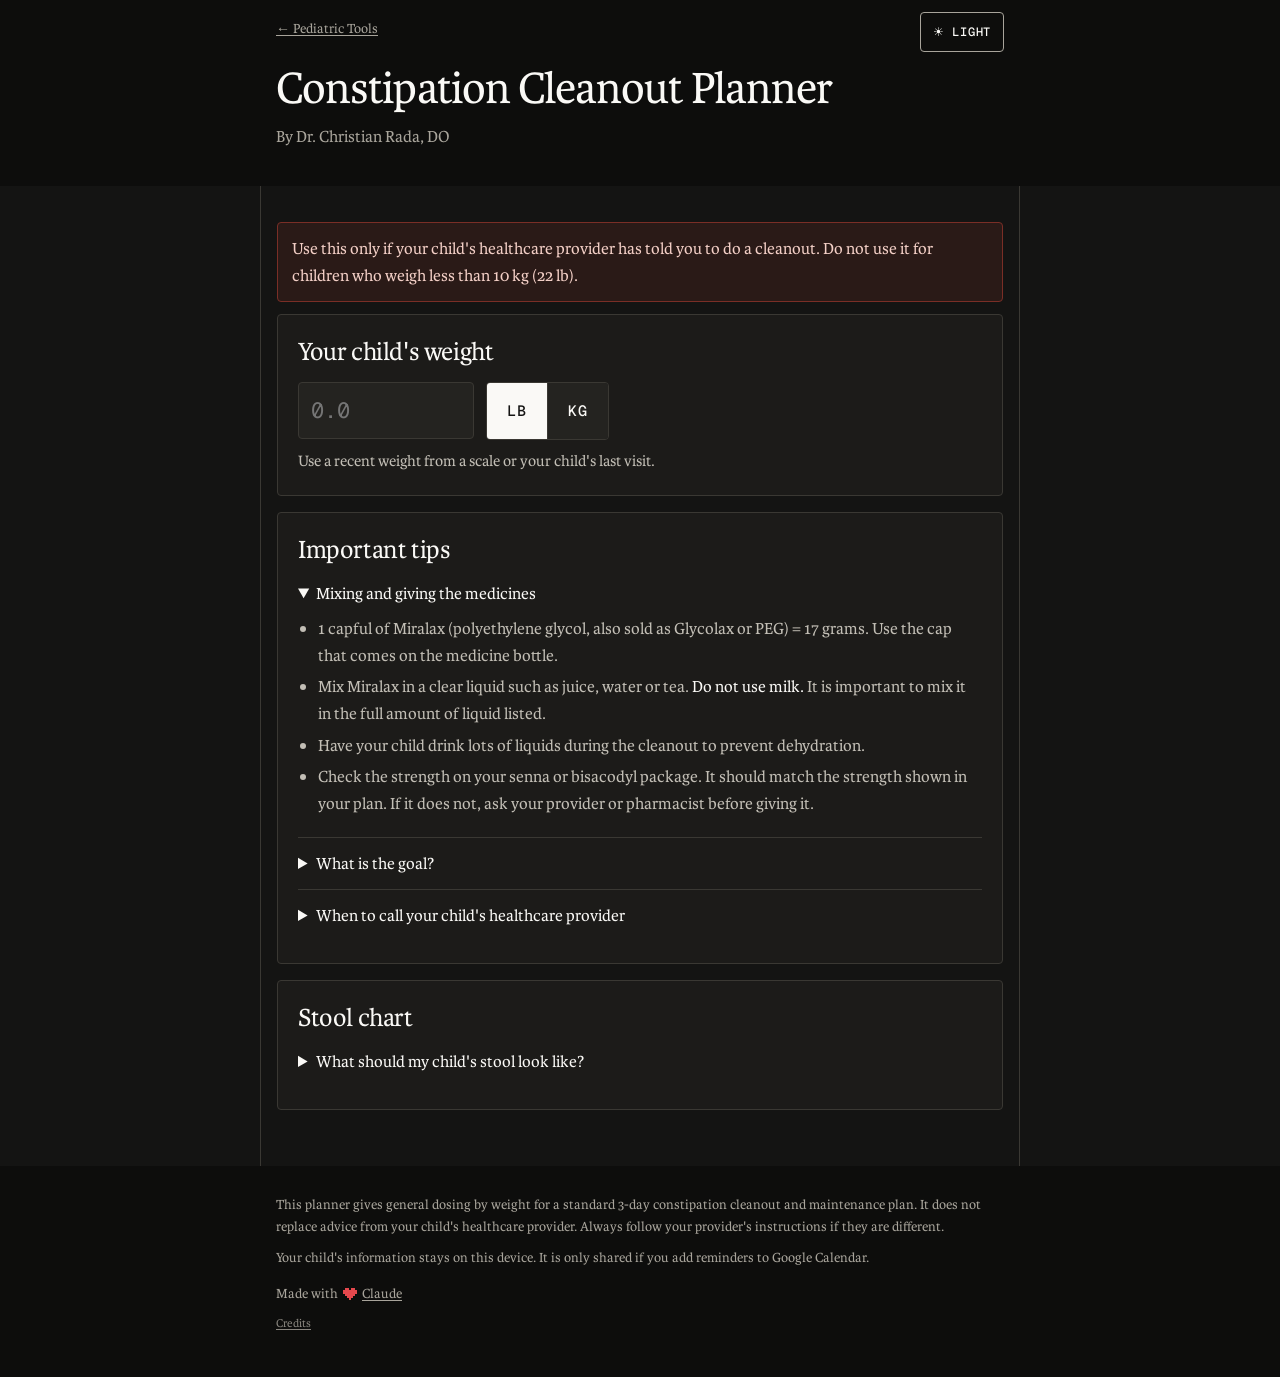
==== cleanout-planner/index.html @ efcfe317 "Pediatric Tools website: hub (peds-tools/) and planner (cleanout-planner/) in one repo Every address" ====
<!doctype html>
<html lang="en">
<head>
<meta charset="utf-8">
<meta name="viewport" content="width=device-width, initial-scale=1">
<title>Cleanout Planner</title>
<meta name="description" content="A 3-day constipation cleanout and daily maintenance plan, dosed by your child's weight.">
<!-- link previews in texts and chats -->
<meta property="og:type" content="website">
<meta property="og:title" content="Constipation Cleanout Planner">
<meta property="og:description" content="By Dr. Christian Rada, DO. Your child's 3-day cleanout and daily Miralax plan, dosed by weight, with dose reminders.">
<meta property="og:url" content="https://hyponatremia-peds.github.io/cleanout-planner/">
<meta property="og:image" content="https://hyponatremia-peds.github.io/cleanout-planner/og-image.png">
<meta property="og:image:width" content="512">
<meta property="og:image:height" content="512">
<meta property="og:image:alt" content="A small snake wound around a staff (Rod of Asclepius)">
<meta name="twitter:card" content="summary">
<!-- browser bar color on phones (updated by the light/dark switch) -->
<meta name="theme-color" content="#0D0D0C">
<!-- tab icon and home-screen icon: a caduceus -->
<link rel="icon" href="favicon.svg" type="image/svg+xml">
<link rel="apple-touch-icon" href="apple-touch-icon.png">
<script>
  // Dark mode by default; a saved choice from the switch wins. Applied before the page draws, so it doesn't flash.
  (function () {
    let t = null;
    try { t = localStorage.getItem("cleanout-planner-theme"); } catch (e) {}
    document.documentElement.dataset.theme = (t === "light" || t === "dark") ? t : "dark";
  })();
</script>
<!-- cursor-following pet, shared with the Pediatric Tools hub (only appears if chosen there) -->
<script src="https://hyponatremia-peds.github.io/peds-tools/pets.js?v=5" defer></script>
<link rel="preconnect" href="https://fonts.googleapis.com">
<link rel="preconnect" href="https://fonts.gstatic.com" crossorigin>
<link href="https://fonts.googleapis.com/css2?family=EB+Garamond:wght@500;600&family=Geist+Mono:wght@400;500&family=Inter:wght@400;500;600;700&display=swap" rel="stylesheet">
<!-- Karmina, shared with the hub (same site): https://hyponatremia-peds.github.io/peds-tools/fonts/ -->
<link href="/peds-tools/fonts/karmina.css?v=2" rel="stylesheet">
<style>
  :root {
    --page: #F4F4F5;
    --panel: #FFFFFF;
    --soft: #FAFAFA;
    --brand: #232323;
    --brand-text: #FFFFFF;
    --band: #232323;
    --band-text: #FFFFFF;
    --band-muted: #A1A1AA;
    --heading: #18181B;
    --body: #52525B;
    --border: #E4E4E7;
    --subtle: #F2F2F2;
    --ok: #15803D;
    --warn-bg: #FEF2F2;
    --warn-border: #FCA5A5;
    --warn-text: #7F1D1D;
    --stop-bg: #FEF2F2;
    --stop-border: #E40014;   /* spec: danger */
    --stop-text: #C10007;     /* spec: danger-strong */
    --focus: #161616;         /* spec: brand-medium focus ring */
    --radius: 4px;
    --serif: "Karmina", Georgia, serif;
    --sans: "Karmina", Georgia, serif;
    --mono: "Geist Mono", ui-monospace, SFMono-Regular, Menlo, Consolas, monospace;
  }
  /* Dark mode based on the "Claude" design: near-black slate (#141413) as the page,
     warm ivory (#FAF9F6) as ink, warm grays, and its semantic red/green used only for meaning. */
  @media (prefers-color-scheme: dark) {
    :root:not([data-theme="light"]) {
      --page: #141413;
      --panel: #1C1B19;
      --soft: #242320;
      --brand: #FAF9F6;
      --brand-text: #141413;
      --band: #0D0D0C;
      --band-text: #FAF9F6;
      --band-muted: #A8A49B;
      --heading: #FAF9F6;
      --body: #C2BEB5;
      --border: #3A3833;
      --subtle: #2C2B27;
      --ok: #16A34A;
      --warn-bg: #2A1A17;
      --warn-border: #7A2E26;
      --warn-text: #F3CFC6;
      --stop-bg: #2C1513;
      --stop-border: #DC2626;
      --stop-text: #FBD3CC;
      --focus: #FAF9F6;
    }
  }
  :root[data-theme="dark"] {
    --page: #141413;
    --panel: #1C1B19;
    --soft: #242320;
    --brand: #FAF9F6;
    --brand-text: #141413;
    --band: #0D0D0C;
    --band-text: #FAF9F6;
    --band-muted: #A8A49B;
    --heading: #FAF9F6;
    --body: #C2BEB5;
    --border: #3A3833;
    --subtle: #2C2B27;
    --ok: #16A34A;
    --warn-bg: #2A1A17;
    --warn-border: #7A2E26;
    --warn-text: #F3CFC6;
    --stop-bg: #2C1513;
    --stop-border: #DC2626;
    --stop-text: #FBD3CC;
    --focus: #FAF9F6;
  }
  * { box-sizing: border-box; }
  html { -webkit-text-size-adjust: 100%; }
  body {
    margin: 0;
    background: var(--page);
    color: var(--body);
    font: 17px/1.6 var(--sans);
  }
  strong, b { color: var(--heading); font-weight: 600; }

  /* ---------- bands ---------- */
  .band { background: var(--band); color: var(--band-text); }
  .band-inner { max-width: 760px; margin: 0 auto; padding: 40px 16px 36px; }
  .band h1 {
    font-family: var(--serif); font-weight: 500; letter-spacing: -0.02em;
    font-size: clamp(2rem, 7vw, 2.9rem); line-height: 1.05; margin: 0 0 10px; color: var(--band-text);
  }
  .band .by { margin: 0; color: var(--band-muted); }
  footer.band .band-inner { padding: 28px 16px 36px; font-size: 14px; }
  footer.band p { margin: 0 0 8px; color: var(--band-muted); }
  footer.band a { color: inherit; text-underline-offset: 2px; }
  footer.band .credit { margin-top: 14px; }
  footer.band .sprite-credit { font-size: 12px; opacity: .8; }
  .pixel-heart { vertical-align: -2px; margin: 0 2px; image-rendering: pixelated; }

  /* ---------- framed column ---------- */
  .wrap {
    max-width: 760px; margin: 0 auto; padding: 24px 16px 40px;
    border-left: 1px solid var(--border); border-right: 1px solid var(--border);
  }
  h2 {
    font-family: var(--serif); font-weight: 500; letter-spacing: -0.015em;
    font-size: 1.65rem; line-height: 1.15; color: var(--heading); margin: 0 0 14px;
  }
  h3 {
    font-family: var(--mono); font-size: 12px; font-weight: 500; letter-spacing: .08em;
    text-transform: uppercase; color: var(--body); margin: 22px 0 10px;
  }
  .card {
    background: var(--panel); border: 1px solid var(--border); border-radius: var(--radius);
    padding: 22px 20px; margin-bottom: 16px;
  }
  label { font-weight: 600; color: var(--heading); display: block; margin-bottom: 6px; font-size: 15px; }
  .hint { color: var(--body); font-size: 16px; margin: 8px 0 0; }

  /* ---------- controls ---------- */
  input[type=number], input[type=date], input[type=time], select {
    font: inherit; font-size: 16px; color: var(--heading); background: var(--soft);
    border: 1px solid var(--border); border-radius: var(--radius); padding: 10px 12px; min-height: 50px;
  }
  input:focus-visible, select:focus-visible, .btn:focus-visible, summary:focus-visible {
    outline: 2px solid var(--focus); outline-offset: 2px; border-color: var(--focus);
  }
  input[type=number] { width: 8em; font-family: var(--mono); font-size: 22px; min-height: 56px; }
  .row { display: flex; flex-wrap: wrap; gap: 12px; align-items: center; }
  .seg { display: inline-flex; border: 1px solid var(--border); border-radius: var(--radius); overflow: hidden; }
  .seg input { position: absolute; opacity: 0; pointer-events: none; }
  .seg label {
    margin: 0; padding: 10px 20px; cursor: pointer; background: var(--soft); min-height: 56px;
    display: flex; align-items: center; font-family: var(--mono); font-weight: 500; text-transform: uppercase; letter-spacing: .06em;
  }
  .seg label + input + label { border-left: 1px solid var(--border); }
  .seg input:checked + label { background: var(--brand); color: var(--brand-text); }
  .seg input:focus-visible + label { outline: 2px solid var(--focus); outline-offset: -4px; }
  .choices { display: grid; gap: 8px; }
  .choice {
    display: flex; gap: 12px; align-items: flex-start; padding: 16px 14px; border: 1px solid var(--border); min-height: 56px;
    border-radius: var(--radius); background: var(--soft); cursor: pointer; font-weight: 400; margin: 0;
  }
  .choice:has(input:checked) { border-color: var(--brand); background: var(--panel); }
  .choice input { margin-top: 3px; width: 22px; height: 22px; flex: none; accent-color: var(--brand); }
  .choice strong { display: block; }
  .choice small { color: var(--body); display: block; font-size: 14px; margin-top: 2px; }
  .times { display: grid; grid-template-columns: repeat(auto-fit, minmax(160px, 1fr)); gap: 12px; }
  .times label { font-weight: 500; font-size: 14px; color: var(--body); }
  .times input { width: 100%; }
  .btn {
    font: inherit; font-weight: 600; font-size: 15px; border-radius: var(--radius); padding: 11px 18px;
    border: 1px solid var(--brand); background: var(--brand); color: var(--brand-text); cursor: pointer;
    min-height: 52px; text-decoration: none; display: inline-flex; align-items: center;
  }
  .btn.secondary { background: var(--panel); color: var(--heading); border-color: var(--border); }
  .btn:disabled { opacity: .5; cursor: not-allowed; }
  .btns { display: flex; flex-wrap: wrap; gap: 10px; }
  .gcal { display: grid; gap: 8px; margin-top: 8px; }

  /* ---------- messages ---------- */
  .banner { border-radius: var(--radius); padding: 12px 14px; margin: 12px 0; border: 1px solid; }
  .banner.warn { background: var(--warn-bg); border-color: var(--warn-border); color: var(--warn-text); }
  .banner.stop { background: var(--stop-bg); border-color: var(--stop-border); color: var(--stop-text); font-weight: 600; }
  .banner strong { color: inherit; }
  .banner p { margin: 0; }
  .banner p + p { margin-top: 6px; }
  .confirm {
    background: var(--soft); border: 1px solid var(--border); border-radius: var(--radius);
    padding: 10px 12px; margin-top: 12px; color: var(--heading); font-weight: 500;
  }

  /* ---------- plan ---------- */
  .dose { border: 1px solid var(--subtle); background: var(--soft); border-radius: var(--radius); padding: 12px 14px; margin: 8px 0; }
  .dose .what { font-weight: 600; color: var(--heading); font-size: 17px; }
  .dose .how { color: var(--body); font-size: 15px; }
  .today-day { font-family: var(--serif); font-weight: 500; font-size: 1.5rem; color: var(--heading); margin: 0 0 2px; letter-spacing: -0.01em; }
  .check {
    display: flex; gap: 14px; align-items: flex-start; padding: 16px 14px; border: 1px solid var(--border); min-height: 56px;
    border-radius: var(--radius); margin: 8px 0; background: var(--soft); cursor: pointer; font-weight: 400;
  }
  .check input { width: 26px; height: 26px; margin-top: 0; flex: none; accent-color: var(--ok); }
  .check .t { font-weight: 600; color: var(--heading); }
  .check.done .what-line, .check.done .what-line .t { text-decoration: line-through; color: var(--body); }
  table { width: 100%; border-collapse: collapse; font-size: 15px; }
  th, td { text-align: left; padding: 10px 8px; border-bottom: 1px solid var(--border); vertical-align: top; }
  th { font-family: var(--mono); font-size: 12px; font-weight: 500; letter-spacing: .08em; text-transform: uppercase; color: var(--body); }
  td b { color: var(--heading); }
  tr.is-today td { background: var(--soft); }
  .tablewrap { overflow-x: auto; }

  /* ---------- tips ---------- */
  details { border-top: 1px solid var(--border); padding: 12px 0; }
  details:first-of-type { border-top: 0; padding-top: 0; }
  summary { font-weight: 600; color: var(--heading); cursor: pointer; }
  ul { padding-left: 1.2em; margin: 8px 0; }
  li { margin: 4px 0; }
  .printonly { display: none; }
  @media print { .printonly { display: block; } }
  .band-inner { position: relative; }
  header.band .band-inner { padding-top: 64px; }
  .back { position: absolute; top: 18px; left: 16px; color: var(--band-muted); font-size: 14px; text-underline-offset: 2px; }
  .theme-toggle {
    position: absolute; top: 12px; right: 16px; min-height: 40px; padding: 6px 12px;
    font-family: var(--mono); font-size: 12px; font-weight: 500; letter-spacing: .06em; text-transform: uppercase;
    color: var(--band-text); background: transparent; border: 1px solid var(--band-muted); border-radius: var(--radius); cursor: pointer;
  }
  .theme-toggle:focus-visible { outline: 2px solid var(--band-text); outline-offset: 2px; }
  /* Stool chart, drawn in the page (original artwork) */
  .bss { display: grid; gap: 6px; margin: 14px 0 6px; }
  .bss-row { display: grid; grid-template-columns: 58px 104px 1fr; align-items: center; gap: 10px;
             padding: 8px 10px; border: 1px solid var(--border); border-radius: var(--radius); background: #FAF9F6; }
  .bss-row.goal { border: 2px solid var(--ok); }
  .bss-row svg { width: 104px; height: 42px; display: block; }
  .bss-type { font-family: var(--mono); font-size: 12px; font-weight: 500; letter-spacing: .06em; text-transform: uppercase; color: #3F3F46; }
  .bss-tag { grid-column: 1 / -1; font-family: var(--mono); font-size: 12px; letter-spacing: .06em; text-transform: uppercase; color: #15803D; font-weight: 600; margin-bottom: -4px; }
  .bss-desc { font-size: 15px; line-height: 1.35; color: #27272A; }
  .weight-ok { display: flex; gap: 12px; align-items: center; min-height: 56px; padding: 10px 14px; margin-top: 10px;
               border: 2px solid var(--brand); border-radius: var(--radius); background: var(--panel); cursor: pointer; }
  .weight-ok input { width: 24px; height: 24px; flex: none; accent-color: var(--brand); margin: 0; }
  .progress { font-family: var(--mono); font-size: 13px; letter-spacing: .06em; text-transform: uppercase; color: var(--body); margin: 10px 0 4px; }
  .all-done { border: 1px solid var(--ok); border-radius: var(--radius); padding: 12px 14px; margin-top: 10px; color: var(--heading); }
  .all-done strong { color: var(--ok); }
  .summary-row { display: flex; gap: 12px; align-items: center; justify-content: space-between; }
  .summary-text { margin: 0; color: var(--heading); font-weight: 500; }
  details.options { border: 1px solid var(--border); border-radius: var(--radius); padding: 12px 14px; margin-top: 16px; background: var(--soft); }
  details.options summary { font-weight: 500; font-size: 15px; }
  details.cal-choice { margin-top: 10px; padding: 0; }
  details.cal-choice summary { font-size: 17px; font-weight: 600; padding: 14px; min-height: 56px; }
  details.cal-choice > div { padding: 0 14px 14px; }
  details.cal-choice[open] { background: var(--panel); border-color: var(--brand); }
  .cal-sub { display: block; font-size: 14px; font-weight: 400; color: var(--body); margin-left: 1.1em; }
  .banner .btn { font-weight: 600; }
  .hidden { display: none !important; }

  @media print {
    /* Always print black on white, even when the screen is in dark mode. */
    :root, :root[data-theme="dark"], :root[data-theme="light"], :root:not([data-theme="light"]) {
      --page: #FFFFFF; --panel: #FFFFFF; --soft: #FFFFFF; --subtle: #DDDDDD; --border: #999999;
      --heading: #000000; --body: #222222; --brand: #000000; --brand-text: #FFFFFF;
      --band: #FFFFFF; --band-text: #000000; --band-muted: #333333; --ok: #15803D;
      --warn-bg: #FFFFFF; --warn-border: #999999; --warn-text: #000000;
      --stop-bg: #FFFFFF; --stop-border: #C10007; --stop-text: #C10007;
    }
    body { background: #fff; color: #000; }
    .band { background: #fff; color: #000; border-bottom: 1px solid #999; }
    .band h1, .band .by, footer.band p { color: #000; }
    .wrap { border: 0; }
    .noprint { display: none !important; }
    .card { border: 1px solid #999; break-inside: avoid; }
  }
</style>
</head>
<body>
<header class="band">
  <div class="band-inner">
    <a class="back noprint" href="https://hyponatremia-peds.github.io/peds-tools/">← Pediatric Tools</a>
    <button type="button" class="theme-toggle noprint" id="theme-toggle" aria-label="Switch between light and dark mode"></button>
    <h1>Constipation Cleanout Planner</h1>
    <p class="by">By Dr. Christian Rada, DO</p>
  </div>
</header>

<main class="wrap">
  <div class="banner warn">
    <p><strong>Use this only if your child's healthcare provider has told you to do a cleanout.</strong> Do not use it for children who weigh less than 10 kg (22 lb).</p>
  </div>

  <!-- SETUP SUMMARY (shown after setup is done) -->
  <section class="card noprint hidden" id="summary" aria-label="Your setup">
    <div class="summary-row">
      <div>
        <p id="summary-text" class="summary-text"></p>
      </div>
      <button class="btn secondary" type="button" id="edit-btn">Change</button>
    </div>
  </section>

  <!-- STEP 1 -->
  <section class="card noprint" id="step1" aria-labelledby="s1">
    <h2 id="s1">Your child's weight</h2>
    <div class="row">
      <input id="weight" type="number" inputmode="decimal" min="0" step="0.1" placeholder="0.0" aria-label="Child's weight">
      <div class="seg" role="radiogroup" aria-label="Weight unit">
        <input type="radio" name="unit" id="unit-lb" value="lb" checked><label for="unit-lb">lb</label>
        <input type="radio" name="unit" id="unit-kg" value="kg"><label for="unit-kg">kg</label>
      </div>
    </div>
    <p class="hint">Use a recent weight from a scale or your child's last visit.</p>
    <div id="weight-msg"></div>
  </section>

  <!-- STEP 2 -->
  <section class="card noprint hidden" id="step2" aria-labelledby="s2">
    <h2 id="s2">Which bedtime medicine did your provider choose?</h2>
    <p class="hint" style="margin:0 0 14px">Choose <strong>one</strong>.</p>
    <div class="choices" id="stim-choices"></div>
    <div id="stim-note"></div>
  </section>

  <!-- STEP 3 -->
  <section class="card noprint hidden" id="step3" aria-labelledby="s3">
    <h2 id="s3">When are you starting?</h2>
    <label for="start">Day 1 of the cleanout</label>
    <input id="start" type="date">
    <details class="options">
      <summary>Optional: change dose times or how long to continue</summary>
      <p class="hint" style="margin-top:4px">Already set: Miralax at 8:00 AM and 6:00 PM, bedtime medicine at 8:00 PM, then daily Miralax at 8:00 AM for 6 months.</p>
      <div class="times" style="margin-top:12px">
        <div><label for="t-am">Cleanout Miralax, morning</label><input id="t-am" type="time" value="08:00"></div>
        <div><label for="t-pm">Cleanout Miralax, evening</label><input id="t-pm" type="time" value="18:00"></div>
        <div><label for="t-bed">Bedtime medicine</label><input id="t-bed" type="time" value="20:00"></div>
        <div><label for="t-maint">Daily Miralax (after Day 3)</label><input id="t-maint" type="time" value="08:00"></div>
      </div>
      <div style="margin-top:12px">
        <label for="months">Daily Miralax for</label>
        <select id="months">
          <option value="6">6 months</option>
          <option value="12">12 months</option>
        </select>
      </div>
    </details>
    <div class="btns" style="margin-top:18px"><button class="btn" type="button" id="done-btn">Show my child's plan</button></div>
  </section>

  <!-- TODAY -->
  <section class="card noprint hidden" id="today" aria-labelledby="today-h">
    <h2 id="today-h">What to do today</h2>
    <div id="today-body"></div>
  </section>

  <!-- PLAN -->
  <section class="card hidden" id="plan" aria-labelledby="plan-h">
    <h2 id="plan-h">Your child's plan</h2>
    <p class="confirm printonly" id="plan-weight"></p>

    <h3>Part 1 · 3-day cleanout · Days 1, 2 and 3</h3>
    <div class="dose">
      <div class="what" id="p-mira-clean"></div>
      <div class="how" id="p-mira-clean-how"></div>
    </div>
    <div class="dose">
      <div class="what" id="p-stim"></div>
      <div class="how" id="p-stim-how"></div>
    </div>

    <h3>Part 2 · Daily dose (maintenance) · Starts Day 4</h3>
    <div class="dose">
      <div class="what" id="p-mira-maint"></div>
      <div class="how" id="p-mira-maint-how"></div>
    </div>
    <p class="hint">Give the daily dose <strong>once</strong> a day (not twice). It is usually needed for at least 6 to 12 months, often longer. You can raise or lower the dose as needed to get soft, mashed-potato-like stools, but <strong>do not give more than 2 capfuls a day for daily (maintenance) dosing unless your provider tells you to</strong>.</p>
    <div class="btns noprint" style="margin-top:14px"><button class="btn secondary" type="button" onclick="window.print()">Print this plan</button></div>
  </section>

  <!-- CALENDAR -->
  <section class="card noprint hidden" id="cal" aria-labelledby="cal-h">
    <h2 id="cal-h">Get dose reminders on your phone</h2>
    <div id="cal-body"></div>
  </section>

  <!-- SCHEDULE -->
  <section class="card hidden" id="sched" aria-labelledby="sched-h">
    <h2 id="sched-h">Day by day</h2>
    <details>
      <summary>Show the full schedule</summary>
      <div class="tablewrap" style="margin-top:10px"><table id="sched-table"></table></div>
    </details>
  </section>

  <!-- TIPS -->
  <section class="card" aria-labelledby="tips-h">
    <h2 id="tips-h">Important tips</h2>
    <details open>
      <summary>Mixing and giving the medicines</summary>
      <ul>
        <li>1 capful of Miralax (polyethylene glycol, also sold as Glycolax or PEG) = 17 grams. Use the cap that comes on the medicine bottle.</li>
        <li>Mix Miralax in a clear liquid such as juice, water or tea. <strong>Do not use milk.</strong> It is important to mix it in the full amount of liquid listed.</li>
        <li>Have your child drink lots of liquids during the cleanout to prevent dehydration.</li>
        <li>Check the strength on your senna or bisacodyl package. It should match the strength shown in your plan. If it does not, ask your provider or pharmacist before giving it.</li>
      </ul>
    </details>
    <details>
      <summary>What is the goal?</summary>
      <ul>
        <li>Soft stools the consistency of mashed potatoes every day, with no stomach pain and no soiling. See the stool chart at the bottom of this page.</li>
        <li>After the cleanout, you can increase or decrease the daily Miralax dose as needed to reach mashed-potato-consistency stools. Do not give more than 2 capfuls a day for daily (maintenance) dosing unless your provider tells you to.</li>
        <li>If needed, the 3-day cleanout may be repeated in two weeks, or as directed by your provider.</li>
        <li>If your child is in a lot of distress, ask your provider whether an enema should be added.</li>
      </ul>
    </details>
    <details>
      <summary>When to call your child's healthcare provider</summary>
      <ul>
        <li>Severe stomach pain, or pain that keeps getting worse</li>
        <li>Vomiting, or a swollen, hard belly</li>
        <li>Blood in the stool, or black stools</li>
        <li>No bowel movement by the end of the 3-day cleanout</li>
        <li>Signs of dehydration: very little urine, dry mouth, no tears, or unusual sleepiness</li>
        <li>You are not sure about the dose or how to give a medicine</li>
      </ul>
      <p><strong>If your child seems very sick, call 911 or go to the nearest emergency room.</strong></p>
    </details>
  </section>

  <!-- STOOL CHART -->
  <section class="card" aria-labelledby="stool-h">
    <h2 id="stool-h">Stool chart</h2>
    <details>
      <summary>What should my child's stool look like?</summary>
      <div class="bss" role="list" aria-label="Stool types 1 to 7">
        <div class="bss-row" role="listitem">
          <span class="bss-type">Type 1</span>
          <svg viewBox="0 0 120 48" aria-hidden="true">
            <g fill="#5a3818"><circle cx="16" cy="18" r="7"/><circle cx="38" cy="32" r="7.5"/><circle cx="60" cy="16" r="6.5"/><circle cx="82" cy="31" r="7"/><circle cx="104" cy="19" r="7.5"/></g>
            <g fill="#8a5a2b" opacity=".7"><circle cx="14" cy="16" r="2"/><circle cx="36" cy="30" r="2"/><circle cx="58" cy="14" r="2"/><circle cx="80" cy="29" r="2"/><circle cx="102" cy="17" r="2"/></g>
          </svg>
          <span class="bss-desc">Separate hard lumps, like pebbles. Hard to pass.</span>
        </div>
        <div class="bss-row" role="listitem">
          <span class="bss-type">Type 2</span>
          <svg viewBox="0 0 120 48" aria-hidden="true">
            <g fill="#5a3818" stroke="#3a220d" stroke-width="1.4">
              <circle cx="14" cy="27" r="7.5"/><circle cx="25" cy="19" r="9.5"/><circle cx="29" cy="33" r="8.5"/><circle cx="42" cy="24" r="10.5"/>
              <circle cx="54" cy="14" r="7.5"/><circle cx="57" cy="32" r="9.5"/><circle cx="69" cy="22" r="10.5"/><circle cx="81" cy="33" r="8.5"/>
              <circle cx="84" cy="16" r="8.5"/><circle cx="96" cy="26" r="9.5"/><circle cx="108" cy="21" r="6.5"/>
            </g>
            <g fill="#8a5a2b" opacity=".55">
              <circle cx="12" cy="25" r="2"/><circle cx="22" cy="16" r="2.6"/><circle cx="27" cy="31" r="2.2"/><circle cx="39" cy="21" r="2.8"/>
              <circle cx="52" cy="12" r="2"/><circle cx="54" cy="29" r="2.5"/><circle cx="66" cy="19" r="2.8"/><circle cx="79" cy="31" r="2.2"/>
              <circle cx="82" cy="14" r="2.2"/><circle cx="93" cy="23" r="2.5"/><circle cx="107" cy="19" r="1.8"/>
            </g>
          </svg>
          <span class="bss-desc">Sausage-shaped, but lumpy.</span>
        </div>
        <div class="bss-row" role="listitem">
          <span class="bss-type">Type 3</span>
          <svg viewBox="0 0 120 48" aria-hidden="true">
            <rect x="8" y="13" width="104" height="22" rx="11" fill="#6b4422"/>
            <g fill="none" stroke="#3a220d" stroke-width="1.6" stroke-linecap="round">
              <path d="M22 15l3 7-2 6"/><path d="M38 14l-2 8 4 5"/><path d="M54 16l3 6-1 7"/><path d="M70 14l-3 7 3 6"/><path d="M86 15l2 8-3 5"/><path d="M100 17l-2 6 2 5"/>
            </g>
          </svg>
          <span class="bss-desc">Sausage-shaped, with cracks on the surface.</span>
        </div>
        <div class="bss-row" role="listitem">
          <span class="bss-type">Type 4</span>
          <svg viewBox="0 0 120 48" aria-hidden="true">
            <path d="M12 32 C36 18, 70 40, 108 18" fill="none" stroke="#6b4422" stroke-width="12" stroke-linecap="round"/>
            <path d="M16 29 C38 17, 70 37, 104 17" fill="none" stroke="#8f6033" stroke-width="3" stroke-linecap="round" opacity=".6"/>
          </svg>
          <span class="bss-desc">Smooth, soft sausage or snake.</span>
        </div>
        <div class="bss-row goal" role="listitem">
          <b class="bss-tag">Goal during maintenance</b>
          <span class="bss-type">Type 5</span>
          <svg viewBox="0 0 120 48" aria-hidden="true">
            <defs>
              <!-- one soft blob with gently wavy edges, reused below -->
              <path id="bss-blob" d="M-12,0 C-12,-6 -6,-8 -1,-7 C4,-8.5 11,-6.5 12,-1 C13,4 8,7.5 2,7 C-3,8 -9,7 -11,4 C-12.5,2.5 -12,1 -12,0 Z"/>
            </defs>
            <g fill="#8c5d33">
              <use href="#bss-blob" transform="translate(19 19) rotate(-8) scale(1.05)"/>
              <use href="#bss-blob" transform="translate(47 30) rotate(6) scale(1.15)"/>
              <use href="#bss-blob" transform="translate(76 18) rotate(-4)"/>
              <use href="#bss-blob" transform="translate(102 30) rotate(8)"/>
            </g>
            <g fill="#c09060" opacity=".45">
              <ellipse cx="16" cy="15.5" rx="5.5" ry="2" transform="rotate(-8 16 15.5)"/>
              <ellipse cx="44" cy="26" rx="6" ry="2.2" transform="rotate(6 44 26)"/>
              <ellipse cx="73" cy="14.5" rx="5" ry="1.9" transform="rotate(-4 73 14.5)"/>
              <ellipse cx="99" cy="26.5" rx="5" ry="1.9" transform="rotate(8 99 26.5)"/>
            </g>
          </svg>
          <span class="bss-desc">Soft blobs with clear edges. Passes easily.</span>
        </div>
        <div class="bss-row goal" role="listitem">
          <b class="bss-tag">Goal during maintenance</b>
          <span class="bss-type">Type 6</span>
          <svg viewBox="0 0 120 48" aria-hidden="true">
            <g fill="#a8733b"><circle cx="16" cy="26" r="6"/><circle cx="24" cy="20" r="5"/><circle cx="27" cy="30" r="5.5"/><circle cx="36" cy="23" r="6.5"/><circle cx="45" cy="30" r="5"/><circle cx="48" cy="19" r="5.5"/><circle cx="57" cy="26" r="6.5"/><circle cx="66" cy="19" r="5"/><circle cx="68" cy="31" r="5.5"/><circle cx="77" cy="24" r="6.5"/><circle cx="86" cy="30" r="5"/><circle cx="88" cy="19" r="5"/><circle cx="96" cy="25" r="6"/><circle cx="105" cy="29" r="4.5"/><circle cx="104" cy="20" r="4"/></g>
            <g fill="#c79352"><circle cx="22" cy="24" r="2.5"/><circle cx="40" cy="27" r="2.5"/><circle cx="60" cy="22" r="2.5"/><circle cx="80" cy="27" r="2.5"/><circle cx="97" cy="22" r="2"/><circle cx="31" cy="17" r="1.8"/><circle cx="73" cy="34" r="1.8"/></g>
          </svg>
          <span class="bss-desc">Mushy, fluffy pieces with ragged edges.</span>
        </div>
        <div class="bss-row" role="listitem">
          <span class="bss-type">Type 7</span>
          <svg viewBox="0 0 120 48" aria-hidden="true">
            <path d="M14 28 C10 18, 30 14, 42 18 C52 10, 74 12, 80 19 C96 14, 112 22, 106 30 C110 38, 88 40, 76 36 C64 42, 40 40, 32 35 C20 38, 12 34, 14 28 Z" fill="#c4964f" opacity=".9"/>
            <ellipse cx="54" cy="25" rx="16" ry="4" fill="#ddb878" opacity=".7"/>
            <circle cx="114" cy="40" r="3" fill="#c4964f" opacity=".9"/>
          </svg>
          <span class="bss-desc">Watery, with no solid pieces.</span>
        </div>
      </div>
      <h3>The goal: soft, mushy stools every day</h3>
      <p>Aim for <strong>Type 5 or 6</strong> on the chart above: soft blobs or fluffy, mushy pieces that pass easily, with no pain and no soiling.</p>
      <h3>During the 3-day cleanout</h3>
      <p>Very soft or watery stools (<strong>Type 6–7</strong>) are expected. This means the cleanout is working.</p>
      <h3>After the cleanout: adjust by what you see</h3>
      <ul>
        <li><strong>Type 1–3</strong> (hard or lumpy): daily Miralax may need to go up</li>
        <li><strong>Type 7</strong> (watery every day): it may need to go down</li>
        <li><strong>Do not give more than 2 capfuls a day</strong> for daily (maintenance) dosing unless your provider tells you to</li>
      </ul>
      <p class="hint">Not sure? Ask your child's provider.</p>
    </details>
  </section>
</main>

<footer class="band">
  <div class="band-inner">
    <p>This planner gives general dosing by weight for a standard 3-day constipation cleanout and maintenance plan. It does not replace advice from your child's healthcare provider. Always follow your provider's instructions if they are different.</p>
    <p>Your child's information stays on this device. It is only shared if you add reminders to Google Calendar.</p>
    <p class="credit">Made with
      <svg class="pixel-heart" viewBox="0 0 7 6" width="14" height="12" role="img" aria-label="love" shape-rendering="crispEdges">
        <path fill="#E5484D" d="M1 0h2v1h-2zM4 0h2v1h-2zM0 1h7v2h-7zM1 3h5v1h-5zM2 4h3v1h-3zM3 5h1v1h-1z"/>
      </svg>
      <a href="https://claude.com/claude-code">Claude</a></p>
    <p class="sprite-credit"><a href="https://hyponatremia-peds.github.io/peds-tools/credits.html">Credits</a><span class="gh-link" hidden> · <a href="https://github.com/Hyponatremia-Peds/hyponatremia-peds.github.io">Source code on GitHub</a></span></p>
  </div>
</footer>

<script>
"use strict";

/* ===================== DOSING DATA (from the protocol tables) ===================== */
// Miralax rows. kgMin / lbMin are the inclusive lower bounds of each printed row.
// The top row is printed as "70 kg and over" / "Over 154 lbs".
const MIRALAX = [
  { kgMin: 10, lbMin: 22,  dose: "½ capful",    mix: "4 to 6 ounces" },
  { kgMin: 15, lbMin: 33,  dose: "¾ capful",    mix: "4 to 6 ounces" },
  { kgMin: 20, lbMin: 44,  dose: "1 capful",    mix: "6 to 8 ounces" },
  { kgMin: 25, lbMin: 55,  dose: "1¼ capfuls",  mix: "8 ounces" },
  { kgMin: 30, lbMin: 66,  dose: "1½ capfuls",  mix: "8 to 12 ounces" },
  { kgMin: 40, lbMin: 88,  dose: "1¾ capfuls",  mix: "8 to 12 ounces" },
  { kgMin: 50, lbMin: 110, dose: "2 capfuls",   mix: "8 to 12 ounces" },
  { kgMin: 70, lbMin: null, dose: "2½ capfuls", mix: "12 to 16 ounces",  // > 154 lb
    // Maintenance is capped at 2 capfuls a day (uses the 2-capful row's liquid amount).
    maintDose: "2 capfuls", maintMix: "8 to 12 ounces" }
];
// The once-daily maintenance dose: the same single dose as the cleanout, capped at 2 capfuls.
function maintenanceDose(row) {
  return { dose: row.maintDose || row.dose, mix: row.maintMix || row.mix };
}
const LB_TOP_EXCLUSIVE = 154;  // "Over 154 lbs"
const MIN_KG = 10;             // hard floor: no dose under 10 kg ...
const MIN_LB = 22;             // ... or under 22 lb (the printed first row starts at 22 lb)
const LB_PER_KG = 2.20462;
const MAX_KG = 200;            // sanity check against typos

// Senna rows: 10–25 kg (22–55 lb), 25–40 kg (55–88 lb), 40 kg+ (88 lb+).
// Shared boundary values go to the higher row.
const SENNA_BAND_KG = [10, 25, 40];
const SENNA_BAND_LB = [22, 55, 88];
const SENNA_FORMS = {
  liquid: { name: "Senna liquid", strength: "8.8 mg per 5 mL", source: "by prescription or over the counter",
            doses: ["2.5 mL", "5 mL", "10 mL"] },
  tablet: { name: "Senna tablet", strength: "8.6 mg tablet", source: "by prescription or over the counter",
            doses: ["½ tablet", "1 tablet", "2 tablets"] },
  chew:   { name: "Senna chocolate chew (ExLax)", strength: "15 mg chocolate chew", source: "over the counter",
            doses: [null, "½ chocolate chew", "1 chocolate chew"] }
};
// Bisacodyl rows: 15–40 kg (printed 23–88 lb; 15 kg = 33 lb, so 33 lb is used), 40 kg+ (88 lb+).
const BISA_BAND_KG = [15, 40];
const BISA_BAND_LB = [33, 88];
const BISA = { name: "Bisacodyl", strength: "5 mg tablet", source: "by prescription or over the counter",
               doses: ["1 tablet", "1 to 2 tablets"] };

/* ===================== DOSING LOGIC ===================== */
function bandIndex(value, mins) {
  let idx = -1;
  for (let i = 0; i < mins.length; i++) if (value >= mins[i]) idx = i;
  return idx;
}

// Returns { ok, kg, lb, miralax, senna: {liquid,tablet,chew}, bisacodyl } or { ok:false, reason }
function computeDoses(value, unit) {
  if (typeof value !== "number" || !isFinite(value) || value <= 0) return { ok: false, reason: "invalid" };
  const kg = unit === "kg" ? value : value / LB_PER_KG;
  const lb = unit === "lb" ? value : value * LB_PER_KG;
  if (kg > MAX_KG) return { ok: false, reason: "invalid" };
  if (unit === "kg" ? kg < MIN_KG : lb < MIN_LB) return { ok: false, reason: "under10", kg, lb };

  let mIdx, sIdx, bIdx;
  if (unit === "kg") {
    mIdx = bandIndex(kg, MIRALAX.map(r => r.kgMin));
    sIdx = bandIndex(kg, SENNA_BAND_KG);
    bIdx = bandIndex(kg, BISA_BAND_KG);
  } else {
    mIdx = lb > LB_TOP_EXCLUSIVE ? MIRALAX.length - 1
         : bandIndex(lb, MIRALAX.slice(0, -1).map(r => r.lbMin));
    sIdx = bandIndex(lb, SENNA_BAND_LB);
    bIdx = bandIndex(lb, BISA_BAND_LB);
  }
  if (mIdx < 0 || sIdx < 0) return { ok: false, reason: "nodose", kg, lb }; // should be unreachable

  return {
    ok: true, kg, lb,
    miralax: MIRALAX[mIdx],
    senna: {
      liquid: SENNA_FORMS.liquid.doses[sIdx],
      tablet: SENNA_FORMS.tablet.doses[sIdx],
      chew:   SENNA_FORMS.chew.doses[sIdx]
    },
    bisacodyl: bIdx >= 0 ? BISA.doses[bIdx] : null
  };
}

/* ===================== DATE HELPERS (local calendar days) ===================== */
const pad = n => String(n).padStart(2, "0");
function parseISODate(s) {
  const m = /^(\d{4})-(\d{2})-(\d{2})$/.exec(s || "");
  if (!m) return null;
  const d = new Date(+m[1], +m[2] - 1, +m[3]);
  return d.getMonth() === +m[2] - 1 ? d : null;
}
const toISODate = d => `${d.getFullYear()}-${pad(d.getMonth() + 1)}-${pad(d.getDate())}`;
function addDays(d, n) { return new Date(d.getFullYear(), d.getMonth(), d.getDate() + n); }
function addMonths(d, n) {
  const first = new Date(d.getFullYear(), d.getMonth() + n, 1);
  const last = new Date(first.getFullYear(), first.getMonth() + 1, 0).getDate();
  return new Date(first.getFullYear(), first.getMonth(), Math.min(d.getDate(), last));
}
function diffDays(a, b) {
  return Math.round((Date.UTC(b.getFullYear(), b.getMonth(), b.getDate()) -
                     Date.UTC(a.getFullYear(), a.getMonth(), a.getDate())) / 864e5);
}
function todayLocal() { const n = new Date(); return new Date(n.getFullYear(), n.getMonth(), n.getDate()); }
const fmtDate = d => d.toLocaleDateString(undefined, { weekday: "short", month: "short", day: "numeric", year: "numeric" });
const fmtDateLong = d => d.toLocaleDateString(undefined, { weekday: "long", month: "long", day: "numeric" });
function fmtTime(hhmm) {
  const [h, m] = hhmm.split(":").map(Number);
  return new Date(2000, 0, 1, h, m).toLocaleTimeString(undefined, { hour: "numeric", minute: "2-digit" });
}
function withTime(d, hhmm) {
  const [h, m] = hhmm.split(":").map(Number);
  return new Date(d.getFullYear(), d.getMonth(), d.getDate(), h, m);
}

// Day 1–3 = cleanout, Day 4 .. end = maintenance.
function scheduleBounds(start, months) {
  const maintStart = addDays(start, 3);
  const maintEnd = addDays(addMonths(maintStart, months), -1);
  return { cleanEnd: addDays(start, 2), maintStart, maintEnd, maintDays: diffDays(maintStart, maintEnd) + 1 };
}

/* ===================== STATE ===================== */
const STORE_KEY = "cleanout-planner-v1";
const CHECK_KEY = "cleanout-planner-checks-v1";
function load(key) { try { return JSON.parse(localStorage.getItem(key)) || null; } catch (e) { return null; } }
function save(key, v) { try { localStorage.setItem(key, JSON.stringify(v)); } catch (e) {} }

const $ = id => document.getElementById(id);
const els = {
  weight: $("weight"), start: $("start"), months: $("months"),
  tAm: $("t-am"), tPm: $("t-pm"), tBed: $("t-bed"), tMaint: $("t-maint")
};
let stimChoice = null; // "senna-liquid" | "senna-tablet" | "senna-chew" | "bisacodyl"
let unitChangedNotice = false;
let setupDone = false;  // true once the parent taps "Show my child's plan"
let weightConfirmed = false;  // parent must tick "Yes, this weight is correct" before choosing medicines

// Platform, for showing the calendar option that works on this device.
const UA = navigator.userAgent || "";
const IS_IOS = /iPad|iPhone|iPod/.test(UA) || (navigator.platform === "MacIntel" && navigator.maxTouchPoints > 1);
// Known non-Safari iOS browsers and in-app browsers, where the calendar file usually fails.
const IOS_NOT_SAFARI = IS_IOS && (/CriOS|FxiOS|EdgiOS|OPiOS|GSA\/|FBAN|FBAV|Instagram|Line\//.test(UA) || !!navigator.brave);

function currentUnit() { return document.querySelector('input[name="unit"]:checked').value; }

function readState() {
  const raw = els.weight.value.trim();
  return {
    weight: raw === "" ? null : Number(raw),
    unit: currentUnit(),
    stim: stimChoice,
    start: els.start.value,
    months: Number(els.months.value),
    times: { am: els.tAm.value || "08:00", pm: els.tPm.value || "18:00",
             bed: els.tBed.value || "20:00", maint: els.tMaint.value || "08:00" },
    done: setupDone,
    confirmed: weightConfirmed
  };
}

// The plan travels in the link's #fragment (never sent to the server), so a parent
// can move from Brave/Chrome to Safari without re-entering anything.
const VALID_STIMS = ["senna-tablet", "senna-liquid", "senna-chew", "bisacodyl"];
const TIME_RX = /^([01]\d|2[0-3]):[0-5]\d$/;
function planLink(st) {
  const p = new URLSearchParams({ w: String(st.weight), u: st.unit, s: st.stim, d: st.start, m: String(st.months),
    t: [st.times.am, st.times.pm, st.times.bed, st.times.maint].join(",") });
  return `${location.origin}${location.pathname}#${p.toString()}`;
}
function readPlanFromHash() {
  if (!location.hash || location.hash.length < 2) return null;
  const p = new URLSearchParams(location.hash.slice(1));
  const w = Number(p.get("w")), u = p.get("u"), s = p.get("s"), dt = p.get("d"), m = Number(p.get("m"));
  const t = (p.get("t") || "").split(",");
  if (!isFinite(w) || w <= 0 || !["lb", "kg"].includes(u) || !VALID_STIMS.includes(s) || !parseISODate(dt) ||
      ![6, 12].includes(m) || t.length !== 4 || !t.every(x => TIME_RX.test(x))) return null;
  return { weight: w, unit: u, stim: s, start: dt, months: m, times: { am: t[0], pm: t[1], bed: t[2], maint: t[3] }, done: true };
}

function stimDetails(doses, choice) {
  if (!doses || !choice) return null;
  if (choice === "bisacodyl") {
    if (!doses.bisacodyl) return null;
    return { name: BISA.name, strength: BISA.strength, source: BISA.source, dose: doses.bisacodyl,
             note: doses.bisacodyl === "1 to 2 tablets" ? "Ask your provider whether to give 1 or 2 tablets." : "" };
  }
  const form = choice.replace("senna-", "");
  const f = SENNA_FORMS[form];
  const dose = doses.senna[form];
  if (!dose) return null;
  return { name: f.name, strength: f.strength, source: f.source, dose, note: "" };
}

/* ===================== RENDER ===================== */
function esc(s) { return String(s).replace(/[&<>"']/g, c => ({ "&": "&amp;", "<": "&lt;", ">": "&gt;", '"': "&quot;", "'": "&#39;" }[c])); }

function render() {
  const st = readState();
  save(STORE_KEY, st);
  const msg = $("weight-msg");
  const RESULT_IDS = ["summary", "plan", "today", "cal", "sched"];
  const show = (ids, on) => ids.forEach(id => $(id).classList.toggle("hidden", !on));
  const hideAll = () => { setupDone = false; show(["step2", "step3", ...RESULT_IDS], false); show(["step1"], true); };

  if (st.weight === null) {
    hideAll();
    if (els.weight.validity && els.weight.validity.badInput) {
      msg.innerHTML = `<div class="banner warn"><p>Please check the weight you entered. Use numbers only, with a period for decimals (for example 20.5).</p></div>`;
    } else if (unitChangedNotice) {
      msg.innerHTML = `<div class="banner warn"><p>You changed the unit. Please enter the weight again in ${st.unit === "kg" ? "kilograms (kg)" : "pounds (lb)"}.</p></div>`;
    } else {
      msg.innerHTML = "";
    }
    return;
  }
  unitChangedNotice = false;
  const d = computeDoses(st.weight, st.unit);
  if (!d.ok) {
    hideAll();
    msg.innerHTML = d.reason === "under10"
      ? `<div class="banner stop"><p>This planner should not be used for children who weigh less than 10 kg (22 lb).</p><p>Please contact your child's healthcare provider. No dose has been calculated.</p></div>`
      : d.reason === "nodose"
      ? `<div class="banner stop"><p>A dose could not be found for this weight. Please contact your child's healthcare provider.</p></div>`
      : `<div class="banner warn"><p>Please check the weight you entered.</p></div>`;
    return;
  }
  const wText = st.unit === "lb"
    ? `${st.weight} lb (about ${d.kg.toFixed(1)} kg)`
    : `${st.weight} kg (about ${d.lb.toFixed(1)} lb)`;
  msg.innerHTML = `<p class="confirm">You entered: <strong>${esc(wText)}</strong></p>
    <label class="weight-ok"><input type="checkbox" id="weight-ok" ${weightConfirmed ? "checked" : ""}>
      <span>Yes, this weight is correct</span></label>`;
  $("weight-ok").addEventListener("change", e => { weightConfirmed = e.target.checked; render(); });
  if (!weightConfirmed) {
    setupDone = false;
    show(["step2", "step3", ...RESULT_IDS], false); show(["step1"], true);
    save(STORE_KEY, readState());
    return;
  }

  // Step 2: stimulant choices
  $("step2").classList.remove("hidden");
  const opts = [
    { id: "senna-tablet", f: SENNA_FORMS.tablet, dose: d.senna.tablet },
    { id: "senna-liquid", f: SENNA_FORMS.liquid, dose: d.senna.liquid },
    { id: "senna-chew",   f: SENNA_FORMS.chew,   dose: d.senna.chew },
    { id: "bisacodyl",    f: BISA,               dose: d.bisacodyl }
  ];
  if (stimChoice && !opts.find(o => o.id === stimChoice && o.dose)) stimChoice = null;
  // Only show the medicines that have a dose at this weight.
  $("stim-choices").innerHTML = opts.filter(o => o.dose).map(o => `
    <label class="choice">
      <input type="radio" name="stim" value="${o.id}" ${stimChoice === o.id ? "checked" : ""}>
      <span><strong>${esc(o.f.name)} (${esc(o.f.strength)})</strong>
      <small>Dose: <b>${esc(o.dose)}</b> at bedtime · ${esc(o.f.source)}</small></span>
    </label>`).join("");
  const missing = opts.filter(o => !o.dose).map(o => o.f.name);
  $("stim-note").innerHTML = missing.length
    ? `<p class="hint">${esc(missing.join(" and "))} ${missing.length > 1 ? "are" : "is"} not listed for this weight. If your provider chose ${missing.length > 1 ? "one of these" : "it"}, please ask them about the dose.</p>`
    : "";
  document.querySelectorAll('input[name="stim"]').forEach(r =>
    r.addEventListener("change", e => { stimChoice = e.target.value; render(); }));

  const stim = stimDetails(d, stimChoice);
  const start = parseISODate(st.start);
  if (!stim) { setupDone = false; show(["step3", ...RESULT_IDS], false); show(["step1"], true); return; }
  if (!start) setupDone = false;
  $("done-btn").disabled = !start;

  // Setup steps are shown until the parent taps "Show my child's plan"; then they fold into a summary.
  show(["step1", "step2", "step3"], !setupDone);
  show(RESULT_IDS, setupDone);
  save(STORE_KEY, readState());
  if (!setupDone) return;

  $("summary-text").textContent = `${wText} · ${stim.name} · Day 1: ${fmtDate(start)}`;
  $("plan-weight").textContent = `Based on a weight of ${wText}.`;
  const m = d.miralax;
  $("p-mira-clean").textContent = `Miralax: ${m.dose}, 2 times a day`;
  $("p-mira-clean-how").textContent = `Mix each dose in ${m.mix} of clear liquid. Morning (${fmtTime(st.times.am)}) and evening (${fmtTime(st.times.pm)}).`;
  $("p-stim").textContent = `${stim.name} (${stim.strength}): ${stim.dose}, 1 time a day at bedtime`;
  $("p-stim-how").textContent = `At bedtime (${fmtTime(st.times.bed)}), only on Days 1–3. ${stim.note}`.trim();
  const mm = maintenanceDose(m);
  $("p-mira-maint").textContent = `Miralax: ${mm.dose}, 1 time a day`;
  $("p-mira-maint-how").textContent = `Mix in ${mm.mix} of clear liquid. Every day at ${fmtTime(st.times.maint)}.`;

  const b = scheduleBounds(start, st.months);
  renderToday(st, d, stim, start, b);
  renderSchedule(st, d, stim, start, b);
  renderCal(st, d, stim, start, b);
}

function dosesForDay(dayNum, st, d, stim) {
  const m = d.miralax;
  if (dayNum >= 1 && dayNum <= 3) return [
    { id: "am",  time: st.times.am,  what: `Miralax ${m.dose}`, how: `in ${m.mix} of clear liquid` },
    { id: "pm",  time: st.times.pm,  what: `Miralax ${m.dose}`, how: `in ${m.mix} of clear liquid` },
    { id: "bed", time: st.times.bed, what: `${stim.name} ${stim.dose}`, how: `${stim.strength}${stim.note ? ". " + stim.note : ""}` }
  ];
  const mm = maintenanceDose(m);
  return [{ id: "maint", time: st.times.maint, what: `Miralax ${mm.dose}`, how: `in ${mm.mix} of clear liquid, once today` }];
}

function renderToday(st, d, stim, start, b) {
  const today = todayLocal();
  const dayNum = diffDays(start, today) + 1;
  const body = $("today-body");
  if (dayNum < 1) {
    body.innerHTML = `<p class="today-day">The cleanout starts ${dayNum === 0 ? "tomorrow" : `in ${1 - dayNum} days`}</p>
      <p>Day 1 is ${esc(fmtDateLong(start))}. Make sure you have the medicines ready.</p>`;
    return;
  }
  if (today > b.maintEnd) {
    body.innerHTML = `<p class="today-day">The planned daily doses have ended</p>
      <p>They ended on ${esc(fmtDateLong(b.maintEnd))}. Many children need the daily Miralax for longer. Please check with your child's healthcare provider before stopping.</p>`;
    return;
  }
  const isClean = dayNum <= 3;
  const title = isClean ? `Cleanout Day ${dayNum} of 3` : `Daily dose, day ${dayNum - 3}`;
  const checks = load(CHECK_KEY) || {};
  const key = id => `${st.start}|${toISODate(today)}|${id}`;
  const doses = dosesForDay(dayNum, st, d, stim);
  const list = doses.map(x => {
    const done = !!checks[key(x.id)];
    return `<label class="check${done ? " done" : ""}">
      <input type="checkbox" data-key="${esc(key(x.id))}" ${done ? "checked" : ""}>
      <span class="what-line"><span class="t">${esc(fmtTime(x.time))}: ${esc(x.what)}</span><br>${esc(x.how)}</span></label>`;
  }).join("");

  // What comes next, for the "All done for today" message.
  let next;
  if (diffDays(today, b.maintEnd) === 0) {
    next = "Today was the last planned daily dose. Please check with your child's healthcare provider before stopping.";
  } else {
    const first = dosesForDay(dayNum + 1, st, d, stim).slice().sort((a, z) => a.time.localeCompare(z.time))[0];
    next = `Next dose: tomorrow at ${fmtTime(first.time)}, ${first.what}.`;
  }

  body.innerHTML = `<p class="today-day">${esc(title)}</p><p class="hint" style="margin-top:0">${esc(fmtDateLong(today))}. Tick each dose after you give it.</p>
    <p class="progress" id="today-progress"></p>${list}
    <div class="all-done hidden" id="today-done"><strong>✓ All done for today.</strong> ${esc(next)}</div>
    ${dayNum === 3 ? `<p class="hint">Tomorrow the daily dose starts: Miralax ${esc(maintenanceDose(d.miralax).dose)} once a day.</p>` : ""}
    <details style="margin-top:12px"><summary>Coming back tomorrow?</summary>
      <p class="hint">This page keeps track of each day for you. Open it again on this phone, in the same browser, and it will show that day's doses and the ones you have already ticked.</p>
    </details>`;

  const updateProgress = () => {
    const boxes = [...body.querySelectorAll(".check input")];
    const given = boxes.filter(b => b.checked).length;
    $("today-progress").textContent = `${given} of ${boxes.length} given today`;
    $("today-done").classList.toggle("hidden", given !== boxes.length);
  };
  body.querySelectorAll(".check input").forEach(cb => cb.addEventListener("change", e => {
    const c = load(CHECK_KEY) || {};
    if (e.target.checked) c[e.target.dataset.key] = 1; else delete c[e.target.dataset.key];
    save(CHECK_KEY, c);
    e.target.closest(".check").classList.toggle("done", e.target.checked);
    updateProgress();
  }));
  updateProgress();
}

function renderSchedule(st, d, stim, start, b) {
  const today = todayLocal();
  let rows = "";
  for (let i = 0; i < 3; i++) {
    const day = addDays(start, i);
    const items = dosesForDay(i + 1, st, d, stim).map(x => `${esc(fmtTime(x.time))}: ${esc(x.what)}`).join("<br>");
    rows += `<tr class="${diffDays(day, today) === 0 ? "is-today" : ""}"><td><b>Day ${i + 1}</b><br>${esc(fmtDate(day))}</td><td>Cleanout</td><td>${items}</td></tr>`;
  }
  const inMaint = today >= b.maintStart && today <= b.maintEnd;
  rows += `<tr class="${inMaint ? "is-today" : ""}"><td><b>Day 4 onward</b><br>${esc(fmtDate(b.maintStart))} to ${esc(fmtDate(b.maintEnd))}</td><td>Daily dose</td><td>${esc(fmtTime(st.times.maint))}: Miralax ${esc(maintenanceDose(d.miralax).dose)}, once a day</td></tr>`;
  $("sched-table").innerHTML = `<thead><tr><th>Day</th><th>Phase</th><th>Doses</th></tr></thead><tbody>${rows}</tbody>`;
}

/* ===================== CALENDAR ===================== */
function icsDate(dt) {
  return `${dt.getFullYear()}${pad(dt.getMonth() + 1)}${pad(dt.getDate())}T${pad(dt.getHours())}${pad(dt.getMinutes())}00`;
}
function icsUtcNow() {
  const n = new Date();
  return `${n.getUTCFullYear()}${pad(n.getUTCMonth() + 1)}${pad(n.getUTCDate())}T${pad(n.getUTCHours())}${pad(n.getUTCMinutes())}${pad(n.getUTCSeconds())}Z`;
}
function icsEscape(s) { return String(s).replace(/\\/g, "\\\\").replace(/;/g, "\\;").replace(/,/g, "\\,").replace(/\r?\n/g, "\\n"); }
function icsFold(line) {
  const enc = new TextEncoder();
  const parts = []; let cur = "", bytes = 0, limit = 75;
  for (const ch of line) {
    const n = enc.encode(ch).length;
    if (bytes + n > limit) { parts.push(cur); cur = ""; bytes = 0; limit = 74; }
    cur += ch; bytes += n;
  }
  parts.push(cur);
  return parts.join("\r\n ");
}
function calEvents(st, d, stim, start, b) {
  const m = d.miralax;
  const ev = [];
  const mixTxt = `Mix ${m.dose} of Miralax (use the cap on the bottle) in ${m.mix} of clear liquid such as juice, water or tea. Not milk.`;
  for (let i = 0; i < 3; i++) {
    const day = addDays(start, i);
    ev.push({ start: withTime(day, st.times.am), title: `Cleanout Day ${i + 1}/3: Miralax ${m.dose} (morning)`,
              desc: `${mixTxt}\nCleanout days 1–3: Miralax 2 times a day.` });
    ev.push({ start: withTime(day, st.times.pm), title: `Cleanout Day ${i + 1}/3: Miralax ${m.dose} (evening)`,
              desc: `${mixTxt}\nCleanout days 1–3: Miralax 2 times a day.` });
    ev.push({ start: withTime(day, st.times.bed), title: `Cleanout Day ${i + 1}/3: ${stim.name} ${stim.dose} (bedtime)`,
              desc: `Give ${stim.dose} of ${stim.name} (${stim.strength}) at bedtime.${stim.note ? " " + stim.note : ""}\nOnly on cleanout days 1–3.` });
  }
  const mm = maintenanceDose(m);
  ev.push({ start: withTime(b.maintStart, st.times.maint), title: `Daily Miralax ${mm.dose}`,
            desc: `Mix ${mm.dose} of Miralax (use the cap on the bottle) in ${mm.mix} of clear liquid such as juice, water or tea. Not milk.\nDaily dose: once a day (not twice). Adjust as directed to keep stools soft like mashed potatoes. Do not give more than 2 capfuls a day for daily (maintenance) dosing unless your provider tells you to.`,
            count: b.maintDays });
  return ev;
}
function buildICS(st, d, stim, start, b) {
  const stamp = icsUtcNow();
  const uidBase = `${Date.now().toString(36)}-${Math.random().toString(36).slice(2, 10)}`;
  const L = ["BEGIN:VCALENDAR", "VERSION:2.0", "PRODID:-//Dr. Christian Rada DO//Cleanout Planner//EN", "CALSCALE:GREGORIAN", "METHOD:PUBLISH"];
  calEvents(st, d, stim, start, b).forEach((e, i) => {
    const end = new Date(e.start.getTime() + 15 * 60000);
    L.push("BEGIN:VEVENT", `UID:${uidBase}-${i}@cleanout-planner`, `DTSTAMP:${stamp}`,
      `DTSTART:${icsDate(e.start)}`, `DTEND:${icsDate(end)}`,
      `SUMMARY:${icsEscape(e.title)}`, `DESCRIPTION:${icsEscape(e.desc)}`);
    if (e.count) L.push(`RRULE:FREQ=DAILY;COUNT=${e.count}`);
    L.push("BEGIN:VALARM", "ACTION:DISPLAY", `DESCRIPTION:${icsEscape(e.title)}`, "TRIGGER:PT0M", "END:VALARM", "END:VEVENT");
  });
  L.push("END:VCALENDAR");
  return L.map(icsFold).join("\r\n") + "\r\n";
}
function gcalLink(title, details, startDt, rrule) {
  const end = new Date(startDt.getTime() + 15 * 60000);
  const p = new URLSearchParams({ action: "TEMPLATE", text: title, details, dates: `${icsDate(startDt)}/${icsDate(end)}` });
  try { p.set("ctz", Intl.DateTimeFormat().resolvedOptions().timeZone); } catch (e) {}
  if (rrule) p.set("recur", `RRULE:${rrule}`);
  return `https://calendar.google.com/calendar/render?${p.toString()}`;
}
function gcalButtonsHTML(st, d, stim, start, b) {
  const m = d.miralax;
  const mm = maintenanceDose(m);
  const mixTxt = `Mix ${m.dose} of Miralax (use the cap on the bottle) in ${m.mix} of clear liquid such as juice, water or tea. Not milk.`;
  const links = [
    { label: "1. Cleanout Miralax, morning (3 days)", title: `Cleanout: Miralax ${m.dose} (morning)`,
      details: `${mixTxt}\nCleanout days 1–3 only.`, start: withTime(start, st.times.am), rrule: "FREQ=DAILY;COUNT=3" },
    { label: "2. Cleanout Miralax, evening (3 days)", title: `Cleanout: Miralax ${m.dose} (evening)`,
      details: `${mixTxt}\nCleanout days 1–3 only.`, start: withTime(start, st.times.pm), rrule: "FREQ=DAILY;COUNT=3" },
    { label: `3. Cleanout ${stim.name}, bedtime (3 days)`, title: `Cleanout: ${stim.name} ${stim.dose} (bedtime)`,
      details: `Give ${stim.dose} of ${stim.name} (${stim.strength}) at bedtime.${stim.note ? " " + stim.note : ""}\nCleanout days 1–3 only.`,
      start: withTime(start, st.times.bed), rrule: "FREQ=DAILY;COUNT=3" },
    { label: `4. Daily Miralax after Day 3 (${st.months} months)`, title: `Daily Miralax ${mm.dose}`,
      details: `Mix ${mm.dose} of Miralax (use the cap on the bottle) in ${mm.mix} of clear liquid such as juice, water or tea. Not milk.\nDaily dose: once a day (not twice). Do not give more than 2 capfuls a day for daily (maintenance) dosing unless your provider tells you to.`, start: withTime(b.maintStart, st.times.maint),
      rrule: `FREQ=DAILY;COUNT=${b.maintDays}` }
  ];
  return `<div class="gcal">${links.map(l =>
    `<a class="btn secondary" target="_blank" rel="noopener" href="${esc(gcalLink(l.title, l.details, l.start, l.rrule))}">${esc(l.label)}</a>`).join("")}</div>`;
}

// Two dropdowns; the parent opens the calendar they use.
function renderCal(st, d, stim, start, b) {
  const icsBtn = `<div class="btns"><button class="btn" type="button" data-action="ics">Add all doses to my calendar</button></div>`;
  const safariWarning = IS_IOS ? `
      <div class="banner ${IOS_NOT_SAFARI ? "stop" : "warn"}">
        <p><strong>On iPhone and iPad, this only works in Safari.</strong></p>
        <p>${IOS_NOT_SAFARI
          ? "It looks like you are using a different browser (such as Brave or Chrome), so the button below will not work here."
          : "If you opened this page in another browser (such as Brave or Chrome), the button below will not work."}
          Tap <b>Copy link for Safari</b>, open <b>Safari</b>, paste the link into the address bar, then tap the button there. Your child's plan comes with the link.</p>
        <div class="btns" style="margin-top:10px"><button class="btn secondary" type="button" data-action="copy">Copy link for Safari</button></div>
        <p class="copy-msg" style="margin-top:8px"></p>
      </div>` : "";
  const appleHint = IS_IOS
    ? `<p class="hint">After you tap it, choose <strong>Add All</strong>.</p>`
    : `<p class="hint">This downloads a calendar file. Open it to add the doses. On iPhone or iPad, use Safari.</p>`;
  // Keep whichever dropdown is open when the page redraws (e.g. after returning from Google Calendar).
  const wasOpen = [...document.querySelectorAll("#cal-body details.cal-choice")].map(x => x.open);
  $("cal-body").innerHTML = `
    <details class="options cal-choice">
      <summary>Apple Calendar <span class="cal-sub">iPhone, iPad, Mac or Outlook</span></summary>
      <div style="margin-top:12px">${safariWarning}${icsBtn}${appleHint}</div>
    </details>
    <details class="options cal-choice">
      <summary>Google Calendar <span class="cal-sub">Android or computer</span></summary>
      <div style="margin-top:12px">
        <p class="hint" style="margin-top:0">Tap each button and press <strong>Save</strong>. There are 4 in total.</p>
        ${gcalButtonsHTML(st, d, stim, start, b)}
      </div>
    </details>`;
  document.querySelectorAll("#cal-body details.cal-choice").forEach((x, i) => { if (wasOpen[i]) x.open = true; });
}

function downloadICS() {
  const st = readState();
  const d = computeDoses(st.weight, st.unit);
  const stim = stimDetails(d, st.stim);
  const start = parseISODate(st.start);
  if (!d.ok || !stim || !start) return;
  const ics = buildICS(st, d, stim, start, scheduleBounds(start, st.months));
  const blob = new Blob([ics], { type: "text/calendar;charset=utf-8" });
  const url = URL.createObjectURL(blob);
  const a = document.createElement("a");
  a.href = url; a.download = "cleanout-plan.ics";
  document.body.appendChild(a); a.click(); a.remove();
  setTimeout(() => URL.revokeObjectURL(url), 10000);
}

async function copyPlanLink(btn) {
  const link = planLink(readState());
  const msg = btn.closest(".banner").querySelector(".copy-msg");
  try {
    await navigator.clipboard.writeText(link);
    msg.textContent = "Link copied. Now open Safari, tap the address bar, and paste.";
  } catch (e) {
    // Clipboard blocked: show the link so it can be copied by hand.
    msg.innerHTML = `Press and hold to copy this link:<br><input type="text" readonly value="${esc(link)}" style="width:100%;margin-top:6px;font-size:14px;padding:8px;border-radius:4px;border:1px solid currentColor">`;
    const input = msg.querySelector("input");
    input.focus(); input.select();
  }
}

$("cal-body").addEventListener("click", e => {
  const btn = e.target.closest("[data-action]");
  if (!btn) return;
  if (btn.dataset.action === "ics") downloadICS();
  if (btn.dataset.action === "copy") copyPlanLink(btn);
});

/* ===================== INIT ===================== */
(function init() {
  // A plan in the link (from "Copy link for Safari") takes priority over what this browser saved.
  const fromLink = readPlanFromHash();
  if (fromLink) history.replaceState(null, "", location.pathname + location.search);
  const saved = fromLink || load(STORE_KEY);
  if (saved) {
    if (saved.weight !== null && saved.weight !== undefined) els.weight.value = saved.weight;
    if (saved.unit === "kg") $("unit-kg").checked = true;
    stimChoice = saved.stim || null;
    if (saved.start) els.start.value = saved.start;
    if (saved.months === 12) els.months.value = "12";
    if (saved.times) {
      els.tAm.value = saved.times.am; els.tPm.value = saved.times.pm;
      els.tBed.value = saved.times.bed; els.tMaint.value = saved.times.maint;
    }
    setupDone = saved.done === true;
    // A finished plan was confirmed when it was set up (older saved plans have no "confirmed" field).
    weightConfirmed = saved.confirmed === true || setupDone;
  }
  if (!els.start.value) els.start.value = toISODate(todayLocal());
  // Printing: open every dropdown (schedule, tips, stool chart) so the printout is complete, then put them back.
  // The calendar dropdowns are in a section that isn't printed, so they are left alone.
  let openedForPrint = [];
  window.addEventListener("beforeprint", () => {
    openedForPrint = [...document.querySelectorAll("main details:not([open])")].filter(x => !x.closest(".noprint"));
    openedForPrint.forEach(x => { x.open = true; });
  });
  window.addEventListener("afterprint", () => { openedForPrint.forEach(x => { x.open = false; }); openedForPrint = []; });

  // Light/dark switch: starts dark until the parent picks one.
  const themeBtn = $("theme-toggle");
  const isDark = () => document.documentElement.dataset.theme
    ? document.documentElement.dataset.theme === "dark"
    : window.matchMedia("(prefers-color-scheme: dark)").matches;
  const labelTheme = () => {
    themeBtn.textContent = isDark() ? "☀ Light" : "☾ Dark";
    // Match the phone's browser bar to the header band.
    document.querySelector('meta[name="theme-color"]').setAttribute("content", isDark() ? "#0D0D0C" : "#232323");
  };
  themeBtn.addEventListener("click", () => {
    const next = isDark() ? "light" : "dark";
    document.documentElement.dataset.theme = next;
    try { localStorage.setItem("cleanout-planner-theme", next); } catch (e) {}
    labelTheme();
  });
  try { window.matchMedia("(prefers-color-scheme: dark)").addEventListener("change", labelTheme); } catch (e) {}
  labelTheme();

  $("done-btn").addEventListener("click", () => {
    setupDone = true; render();
    $("summary").scrollIntoView({ behavior: "smooth", block: "start" });
  });
  $("edit-btn").addEventListener("click", () => {
    setupDone = false; render();
    $("step1").scrollIntoView({ behavior: "smooth", block: "start" });
  });
  ["input", "change"].forEach(ev => {
    [els.start, els.months, els.tAm, els.tPm, els.tBed, els.tMaint].forEach(el => el.addEventListener(ev, render));
    // Any change to the weight needs a fresh "Yes, this weight is correct".
    els.weight.addEventListener(ev, () => { weightConfirmed = false; render(); });
  });
  // Changing the unit never reinterprets the number: clear it and ask for it again.
  document.querySelectorAll('input[name="unit"]').forEach(r => r.addEventListener("change", () => {
    if (els.weight.value !== "" || (els.weight.validity && els.weight.validity.badInput)) {
      els.weight.value = "";
      unitChangedNotice = true;
      weightConfirmed = false;
      els.weight.focus();
    }
    render();
  }));
  document.addEventListener("visibilitychange", () => { if (!document.hidden) render(); });
  render();
})();
</script>
<script>
  // GitHub link appears once the clinician PIN has been entered on this device (same site, shared setting).
  try { if (localStorage.getItem("peds-tools-clinician") === "1") document.querySelectorAll(".gh-link").forEach(e => e.hidden = false); } catch (e) {}
</script>
</body>
</html>
---- peds-tools/fonts/karmina.css ----
/* Karmina (TypeTogether), the site's text face. Only Regular and Bold Italic are on hand,
   and the owner wants no browser-faked bold anywhere (2026-10-12): bold text shows Regular.
   <strong>/<b> still stand out by colour (each page sets them to --heading). */
@font-face { font-family: "Karmina"; font-weight: 400; font-style: normal; font-display: swap;
  src: url("Karmina-Regular.otf") format("opentype"); }
@font-face { font-family: "Karmina"; font-weight: 700; font-style: italic; font-display: swap;
  src: url("Karmina-BoldItalic.otf") format("opentype"); }
html, html * { font-synthesis: none !important; }
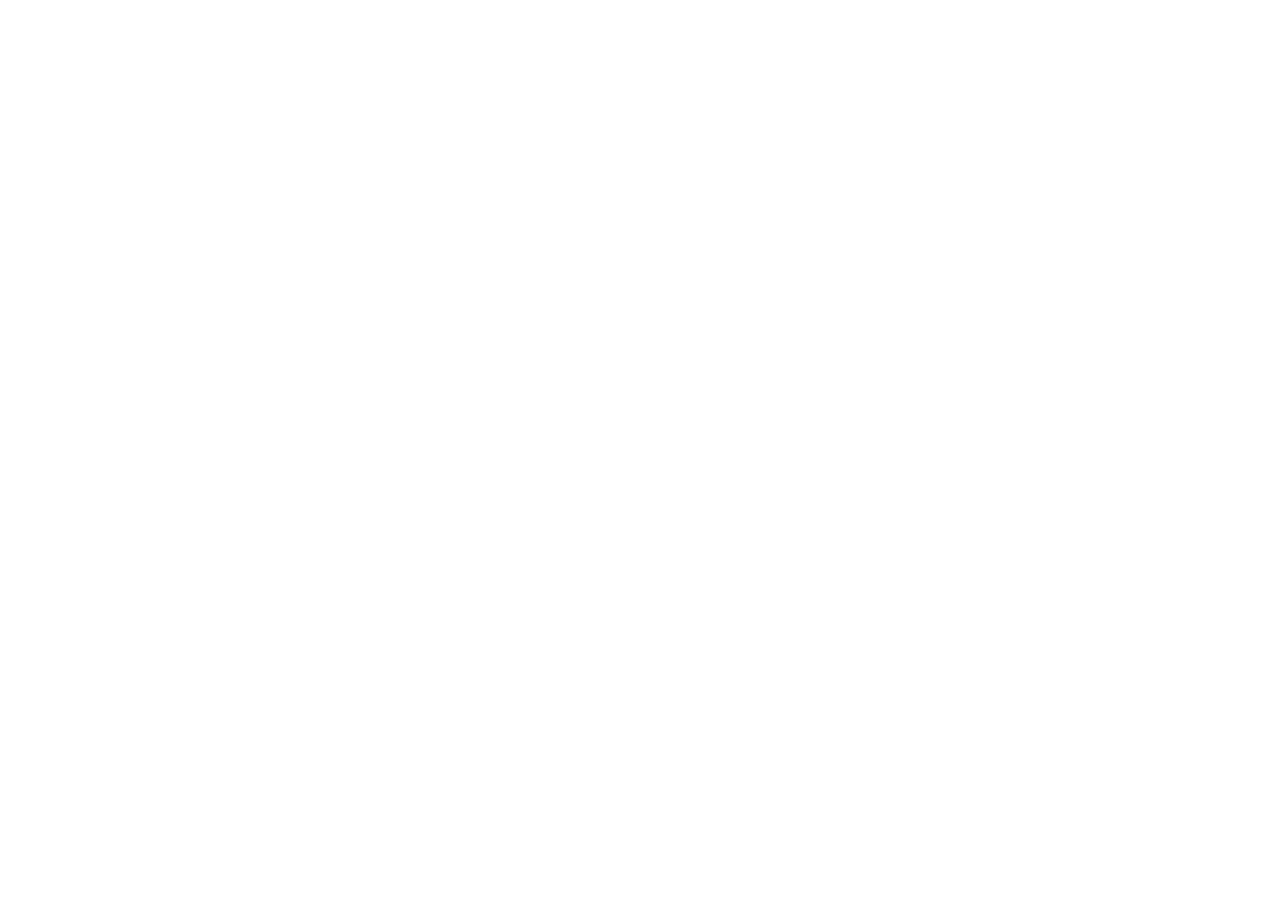
==== commit 5ec37f01: "Forward the old address to christianrada-do.github.io Keeps the path and any #w= plan link, so old l" ====
--- a/cleanout-planner/index.html
+++ b/cleanout-planner/index.html
@@ -3,1169 +3,21 @@
 <head>
 <meta charset="utf-8">
 <meta name="viewport" content="width=device-width, initial-scale=1">
-<title>Cleanout Planner</title>
-<meta name="description" content="A 3-day constipation cleanout and daily maintenance plan, dosed by your child's weight.">
-<!-- link previews in texts and chats -->
-<meta property="og:type" content="website">
-<meta property="og:title" content="Constipation Cleanout Planner">
-<meta property="og:description" content="By Dr. Christian Rada, DO. Your child's 3-day cleanout and daily Miralax plan, dosed by weight, with dose reminders.">
-<meta property="og:url" content="https://hyponatremia-peds.github.io/cleanout-planner/">
-<meta property="og:image" content="https://hyponatremia-peds.github.io/cleanout-planner/og-image.png">
-<meta property="og:image:width" content="512">
-<meta property="og:image:height" content="512">
-<meta property="og:image:alt" content="A small snake wound around a staff (Rod of Asclepius)">
-<meta name="twitter:card" content="summary">
-<!-- browser bar color on phones (updated by the light/dark switch) -->
-<meta name="theme-color" content="#0D0D0C">
-<!-- tab icon and home-screen icon: a caduceus -->
-<link rel="icon" href="favicon.svg" type="image/svg+xml">
-<link rel="apple-touch-icon" href="apple-touch-icon.png">
-<script>
-  // Dark mode by default; a saved choice from the switch wins. Applied before the page draws, so it doesn't flash.
-  (function () {
-    let t = null;
-    try { t = localStorage.getItem("cleanout-planner-theme"); } catch (e) {}
-    document.documentElement.dataset.theme = (t === "light" || t === "dark") ? t : "dark";
-  })();
-</script>
-<!-- cursor-following pet, shared with the Pediatric Tools hub (only appears if chosen there) -->
-<script src="https://hyponatremia-peds.github.io/peds-tools/pets.js?v=5" defer></script>
-<link rel="preconnect" href="https://fonts.googleapis.com">
-<link rel="preconnect" href="https://fonts.gstatic.com" crossorigin>
-<link href="https://fonts.googleapis.com/css2?family=EB+Garamond:wght@500;600&family=Geist+Mono:wght@400;500&family=Inter:wght@400;500;600;700&display=swap" rel="stylesheet">
-<!-- Karmina, shared with the hub (same site): https://hyponatremia-peds.github.io/peds-tools/fonts/ -->
-<link href="/peds-tools/fonts/karmina.css?v=2" rel="stylesheet">
+<title>Pediatric Tools has moved</title>
+<!-- Pediatric Tools moved to https://christianrada-do.github.io/ on 2026-10-12. This page forwards old links and the
+     old printed QR code there, keeping the path and any #w=… plan link. Keep GitHub Pages on for this repo. -->
+<script>location.replace("https://christianrada-do.github.io" + location.pathname + location.search + location.hash);</script>
+<meta http-equiv="refresh" content="0; url=https://christianrada-do.github.io/cleanout-planner/">
+<meta name="robots" content="noindex">
+<link rel="canonical" href="https://christianrada-do.github.io/cleanout-planner/">
 <style>
-  :root {
-    --page: #F4F4F5;
-    --panel: #FFFFFF;
-    --soft: #FAFAFA;
-    --brand: #232323;
-    --brand-text: #FFFFFF;
-    --band: #232323;
-    --band-text: #FFFFFF;
-    --band-muted: #A1A1AA;
-    --heading: #18181B;
-    --body: #52525B;
-    --border: #E4E4E7;
-    --subtle: #F2F2F2;
-    --ok: #15803D;
-    --warn-bg: #FEF2F2;
-    --warn-border: #FCA5A5;
-    --warn-text: #7F1D1D;
-    --stop-bg: #FEF2F2;
-    --stop-border: #E40014;   /* spec: danger */
-    --stop-text: #C10007;     /* spec: danger-strong */
-    --focus: #161616;         /* spec: brand-medium focus ring */
-    --radius: 4px;
-    --serif: "Karmina", Georgia, serif;
-    --sans: "Karmina", Georgia, serif;
-    --mono: "Geist Mono", ui-monospace, SFMono-Regular, Menlo, Consolas, monospace;
-  }
-  /* Dark mode based on the "Claude" design: near-black slate (#141413) as the page,
-     warm ivory (#FAF9F6) as ink, warm grays, and its semantic red/green used only for meaning. */
-  @media (prefers-color-scheme: dark) {
-    :root:not([data-theme="light"]) {
-      --page: #141413;
-      --panel: #1C1B19;
-      --soft: #242320;
-      --brand: #FAF9F6;
-      --brand-text: #141413;
-      --band: #0D0D0C;
-      --band-text: #FAF9F6;
-      --band-muted: #A8A49B;
-      --heading: #FAF9F6;
-      --body: #C2BEB5;
-      --border: #3A3833;
-      --subtle: #2C2B27;
-      --ok: #16A34A;
-      --warn-bg: #2A1A17;
-      --warn-border: #7A2E26;
-      --warn-text: #F3CFC6;
-      --stop-bg: #2C1513;
-      --stop-border: #DC2626;
-      --stop-text: #FBD3CC;
-      --focus: #FAF9F6;
-    }
-  }
-  :root[data-theme="dark"] {
-    --page: #141413;
-    --panel: #1C1B19;
-    --soft: #242320;
-    --brand: #FAF9F6;
-    --brand-text: #141413;
-    --band: #0D0D0C;
-    --band-text: #FAF9F6;
-    --band-muted: #A8A49B;
-    --heading: #FAF9F6;
-    --body: #C2BEB5;
-    --border: #3A3833;
-    --subtle: #2C2B27;
-    --ok: #16A34A;
-    --warn-bg: #2A1A17;
-    --warn-border: #7A2E26;
-    --warn-text: #F3CFC6;
-    --stop-bg: #2C1513;
-    --stop-border: #DC2626;
-    --stop-text: #FBD3CC;
-    --focus: #FAF9F6;
-  }
-  * { box-sizing: border-box; }
-  html { -webkit-text-size-adjust: 100%; }
-  body {
-    margin: 0;
-    background: var(--page);
-    color: var(--body);
-    font: 17px/1.6 var(--sans);
-  }
-  strong, b { color: var(--heading); font-weight: 600; }
-
-  /* ---------- bands ---------- */
-  .band { background: var(--band); color: var(--band-text); }
-  .band-inner { max-width: 760px; margin: 0 auto; padding: 40px 16px 36px; }
-  .band h1 {
-    font-family: var(--serif); font-weight: 500; letter-spacing: -0.02em;
-    font-size: clamp(2rem, 7vw, 2.9rem); line-height: 1.05; margin: 0 0 10px; color: var(--band-text);
-  }
-  .band .by { margin: 0; color: var(--band-muted); }
-  footer.band .band-inner { padding: 28px 16px 36px; font-size: 14px; }
-  footer.band p { margin: 0 0 8px; color: var(--band-muted); }
-  footer.band a { color: inherit; text-underline-offset: 2px; }
-  footer.band .credit { margin-top: 14px; }
-  footer.band .sprite-credit { font-size: 12px; opacity: .8; }
-  .pixel-heart { vertical-align: -2px; margin: 0 2px; image-rendering: pixelated; }
-
-  /* ---------- framed column ---------- */
-  .wrap {
-    max-width: 760px; margin: 0 auto; padding: 24px 16px 40px;
-    border-left: 1px solid var(--border); border-right: 1px solid var(--border);
-  }
-  h2 {
-    font-family: var(--serif); font-weight: 500; letter-spacing: -0.015em;
-    font-size: 1.65rem; line-height: 1.15; color: var(--heading); margin: 0 0 14px;
-  }
-  h3 {
-    font-family: var(--mono); font-size: 12px; font-weight: 500; letter-spacing: .08em;
-    text-transform: uppercase; color: var(--body); margin: 22px 0 10px;
-  }
-  .card {
-    background: var(--panel); border: 1px solid var(--border); border-radius: var(--radius);
-    padding: 22px 20px; margin-bottom: 16px;
-  }
-  label { font-weight: 600; color: var(--heading); display: block; margin-bottom: 6px; font-size: 15px; }
-  .hint { color: var(--body); font-size: 16px; margin: 8px 0 0; }
-
-  /* ---------- controls ---------- */
-  input[type=number], input[type=date], input[type=time], select {
-    font: inherit; font-size: 16px; color: var(--heading); background: var(--soft);
-    border: 1px solid var(--border); border-radius: var(--radius); padding: 10px 12px; min-height: 50px;
-  }
-  input:focus-visible, select:focus-visible, .btn:focus-visible, summary:focus-visible {
-    outline: 2px solid var(--focus); outline-offset: 2px; border-color: var(--focus);
-  }
-  input[type=number] { width: 8em; font-family: var(--mono); font-size: 22px; min-height: 56px; }
-  .row { display: flex; flex-wrap: wrap; gap: 12px; align-items: center; }
-  .seg { display: inline-flex; border: 1px solid var(--border); border-radius: var(--radius); overflow: hidden; }
-  .seg input { position: absolute; opacity: 0; pointer-events: none; }
-  .seg label {
-    margin: 0; padding: 10px 20px; cursor: pointer; background: var(--soft); min-height: 56px;
-    display: flex; align-items: center; font-family: var(--mono); font-weight: 500; text-transform: uppercase; letter-spacing: .06em;
-  }
-  .seg label + input + label { border-left: 1px solid var(--border); }
-  .seg input:checked + label { background: var(--brand); color: var(--brand-text); }
-  .seg input:focus-visible + label { outline: 2px solid var(--focus); outline-offset: -4px; }
-  .choices { display: grid; gap: 8px; }
-  .choice {
-    display: flex; gap: 12px; align-items: flex-start; padding: 16px 14px; border: 1px solid var(--border); min-height: 56px;
-    border-radius: var(--radius); background: var(--soft); cursor: pointer; font-weight: 400; margin: 0;
-  }
-  .choice:has(input:checked) { border-color: var(--brand); background: var(--panel); }
-  .choice input { margin-top: 3px; width: 22px; height: 22px; flex: none; accent-color: var(--brand); }
-  .choice strong { display: block; }
-  .choice small { color: var(--body); display: block; font-size: 14px; margin-top: 2px; }
-  .times { display: grid; grid-template-columns: repeat(auto-fit, minmax(160px, 1fr)); gap: 12px; }
-  .times label { font-weight: 500; font-size: 14px; color: var(--body); }
-  .times input { width: 100%; }
-  .btn {
-    font: inherit; font-weight: 600; font-size: 15px; border-radius: var(--radius); padding: 11px 18px;
-    border: 1px solid var(--brand); background: var(--brand); color: var(--brand-text); cursor: pointer;
-    min-height: 52px; text-decoration: none; display: inline-flex; align-items: center;
-  }
-  .btn.secondary { background: var(--panel); color: var(--heading); border-color: var(--border); }
-  .btn:disabled { opacity: .5; cursor: not-allowed; }
-  .btns { display: flex; flex-wrap: wrap; gap: 10px; }
-  .gcal { display: grid; gap: 8px; margin-top: 8px; }
-
-  /* ---------- messages ---------- */
-  .banner { border-radius: var(--radius); padding: 12px 14px; margin: 12px 0; border: 1px solid; }
-  .banner.warn { background: var(--warn-bg); border-color: var(--warn-border); color: var(--warn-text); }
-  .banner.stop { background: var(--stop-bg); border-color: var(--stop-border); color: var(--stop-text); font-weight: 600; }
-  .banner strong { color: inherit; }
-  .banner p { margin: 0; }
-  .banner p + p { margin-top: 6px; }
-  .confirm {
-    background: var(--soft); border: 1px solid var(--border); border-radius: var(--radius);
-    padding: 10px 12px; margin-top: 12px; color: var(--heading); font-weight: 500;
-  }
-
-  /* ---------- plan ---------- */
-  .dose { border: 1px solid var(--subtle); background: var(--soft); border-radius: var(--radius); padding: 12px 14px; margin: 8px 0; }
-  .dose .what { font-weight: 600; color: var(--heading); font-size: 17px; }
-  .dose .how { color: var(--body); font-size: 15px; }
-  .today-day { font-family: var(--serif); font-weight: 500; font-size: 1.5rem; color: var(--heading); margin: 0 0 2px; letter-spacing: -0.01em; }
-  .check {
-    display: flex; gap: 14px; align-items: flex-start; padding: 16px 14px; border: 1px solid var(--border); min-height: 56px;
-    border-radius: var(--radius); margin: 8px 0; background: var(--soft); cursor: pointer; font-weight: 400;
-  }
-  .check input { width: 26px; height: 26px; margin-top: 0; flex: none; accent-color: var(--ok); }
-  .check .t { font-weight: 600; color: var(--heading); }
-  .check.done .what-line, .check.done .what-line .t { text-decoration: line-through; color: var(--body); }
-  table { width: 100%; border-collapse: collapse; font-size: 15px; }
-  th, td { text-align: left; padding: 10px 8px; border-bottom: 1px solid var(--border); vertical-align: top; }
-  th { font-family: var(--mono); font-size: 12px; font-weight: 500; letter-spacing: .08em; text-transform: uppercase; color: var(--body); }
-  td b { color: var(--heading); }
-  tr.is-today td { background: var(--soft); }
-  .tablewrap { overflow-x: auto; }
-
-  /* ---------- tips ---------- */
-  details { border-top: 1px solid var(--border); padding: 12px 0; }
-  details:first-of-type { border-top: 0; padding-top: 0; }
-  summary { font-weight: 600; color: var(--heading); cursor: pointer; }
-  ul { padding-left: 1.2em; margin: 8px 0; }
-  li { margin: 4px 0; }
-  .printonly { display: none; }
-  @media print { .printonly { display: block; } }
-  .band-inner { position: relative; }
-  header.band .band-inner { padding-top: 64px; }
-  .back { position: absolute; top: 18px; left: 16px; color: var(--band-muted); font-size: 14px; text-underline-offset: 2px; }
-  .theme-toggle {
-    position: absolute; top: 12px; right: 16px; min-height: 40px; padding: 6px 12px;
-    font-family: var(--mono); font-size: 12px; font-weight: 500; letter-spacing: .06em; text-transform: uppercase;
-    color: var(--band-text); background: transparent; border: 1px solid var(--band-muted); border-radius: var(--radius); cursor: pointer;
-  }
-  .theme-toggle:focus-visible { outline: 2px solid var(--band-text); outline-offset: 2px; }
-  /* Stool chart, drawn in the page (original artwork) */
-  .bss { display: grid; gap: 6px; margin: 14px 0 6px; }
-  .bss-row { display: grid; grid-template-columns: 58px 104px 1fr; align-items: center; gap: 10px;
-             padding: 8px 10px; border: 1px solid var(--border); border-radius: var(--radius); background: #FAF9F6; }
-  .bss-row.goal { border: 2px solid var(--ok); }
-  .bss-row svg { width: 104px; height: 42px; display: block; }
-  .bss-type { font-family: var(--mono); font-size: 12px; font-weight: 500; letter-spacing: .06em; text-transform: uppercase; color: #3F3F46; }
-  .bss-tag { grid-column: 1 / -1; font-family: var(--mono); font-size: 12px; letter-spacing: .06em; text-transform: uppercase; color: #15803D; font-weight: 600; margin-bottom: -4px; }
-  .bss-desc { font-size: 15px; line-height: 1.35; color: #27272A; }
-  .weight-ok { display: flex; gap: 12px; align-items: center; min-height: 56px; padding: 10px 14px; margin-top: 10px;
-               border: 2px solid var(--brand); border-radius: var(--radius); background: var(--panel); cursor: pointer; }
-  .weight-ok input { width: 24px; height: 24px; flex: none; accent-color: var(--brand); margin: 0; }
-  .progress { font-family: var(--mono); font-size: 13px; letter-spacing: .06em; text-transform: uppercase; color: var(--body); margin: 10px 0 4px; }
-  .all-done { border: 1px solid var(--ok); border-radius: var(--radius); padding: 12px 14px; margin-top: 10px; color: var(--heading); }
-  .all-done strong { color: var(--ok); }
-  .summary-row { display: flex; gap: 12px; align-items: center; justify-content: space-between; }
-  .summary-text { margin: 0; color: var(--heading); font-weight: 500; }
-  details.options { border: 1px solid var(--border); border-radius: var(--radius); padding: 12px 14px; margin-top: 16px; background: var(--soft); }
-  details.options summary { font-weight: 500; font-size: 15px; }
-  details.cal-choice { margin-top: 10px; padding: 0; }
-  details.cal-choice summary { font-size: 17px; font-weight: 600; padding: 14px; min-height: 56px; }
-  details.cal-choice > div { padding: 0 14px 14px; }
-  details.cal-choice[open] { background: var(--panel); border-color: var(--brand); }
-  .cal-sub { display: block; font-size: 14px; font-weight: 400; color: var(--body); margin-left: 1.1em; }
-  .banner .btn { font-weight: 600; }
-  .hidden { display: none !important; }
-
-  @media print {
-    /* Always print black on white, even when the screen is in dark mode. */
-    :root, :root[data-theme="dark"], :root[data-theme="light"], :root:not([data-theme="light"]) {
-      --page: #FFFFFF; --panel: #FFFFFF; --soft: #FFFFFF; --subtle: #DDDDDD; --border: #999999;
-      --heading: #000000; --body: #222222; --brand: #000000; --brand-text: #FFFFFF;
-      --band: #FFFFFF; --band-text: #000000; --band-muted: #333333; --ok: #15803D;
-      --warn-bg: #FFFFFF; --warn-border: #999999; --warn-text: #000000;
-      --stop-bg: #FFFFFF; --stop-border: #C10007; --stop-text: #C10007;
-    }
-    body { background: #fff; color: #000; }
-    .band { background: #fff; color: #000; border-bottom: 1px solid #999; }
-    .band h1, .band .by, footer.band p { color: #000; }
-    .wrap { border: 0; }
-    .noprint { display: none !important; }
-    .card { border: 1px solid #999; break-inside: avoid; }
-  }
+  :root { color-scheme: light dark; }
+  body { margin: 0; padding: 24px 16px; font: 17px/1.5 Georgia, serif; background: #141413; color: #FAF9F6; }
+  a { color: inherit; }
+  @media (prefers-color-scheme: light) { body { background: #F4F4F5; color: #232323; } }
 </style>
 </head>
 <body>
-<header class="band">
-  <div class="band-inner">
-    <a class="back noprint" href="https://hyponatremia-peds.github.io/peds-tools/">← Pediatric Tools</a>
-    <button type="button" class="theme-toggle noprint" id="theme-toggle" aria-label="Switch between light and dark mode"></button>
-    <h1>Constipation Cleanout Planner</h1>
-    <p class="by">By Dr. Christian Rada, DO</p>
-  </div>
-</header>
-
-<main class="wrap">
-  <div class="banner warn">
-    <p><strong>Use this only if your child's healthcare provider has told you to do a cleanout.</strong> Do not use it for children who weigh less than 10 kg (22 lb).</p>
-  </div>
-
-  <!-- SETUP SUMMARY (shown after setup is done) -->
-  <section class="card noprint hidden" id="summary" aria-label="Your setup">
-    <div class="summary-row">
-      <div>
-        <p id="summary-text" class="summary-text"></p>
-      </div>
-      <button class="btn secondary" type="button" id="edit-btn">Change</button>
-    </div>
-  </section>
-
-  <!-- STEP 1 -->
-  <section class="card noprint" id="step1" aria-labelledby="s1">
-    <h2 id="s1">Your child's weight</h2>
-    <div class="row">
-      <input id="weight" type="number" inputmode="decimal" min="0" step="0.1" placeholder="0.0" aria-label="Child's weight">
-      <div class="seg" role="radiogroup" aria-label="Weight unit">
-        <input type="radio" name="unit" id="unit-lb" value="lb" checked><label for="unit-lb">lb</label>
-        <input type="radio" name="unit" id="unit-kg" value="kg"><label for="unit-kg">kg</label>
-      </div>
-    </div>
-    <p class="hint">Use a recent weight from a scale or your child's last visit.</p>
-    <div id="weight-msg"></div>
-  </section>
-
-  <!-- STEP 2 -->
-  <section class="card noprint hidden" id="step2" aria-labelledby="s2">
-    <h2 id="s2">Which bedtime medicine did your provider choose?</h2>
-    <p class="hint" style="margin:0 0 14px">Choose <strong>one</strong>.</p>
-    <div class="choices" id="stim-choices"></div>
-    <div id="stim-note"></div>
-  </section>
-
-  <!-- STEP 3 -->
-  <section class="card noprint hidden" id="step3" aria-labelledby="s3">
-    <h2 id="s3">When are you starting?</h2>
-    <label for="start">Day 1 of the cleanout</label>
-    <input id="start" type="date">
-    <details class="options">
-      <summary>Optional: change dose times or how long to continue</summary>
-      <p class="hint" style="margin-top:4px">Already set: Miralax at 8:00 AM and 6:00 PM, bedtime medicine at 8:00 PM, then daily Miralax at 8:00 AM for 6 months.</p>
-      <div class="times" style="margin-top:12px">
-        <div><label for="t-am">Cleanout Miralax, morning</label><input id="t-am" type="time" value="08:00"></div>
-        <div><label for="t-pm">Cleanout Miralax, evening</label><input id="t-pm" type="time" value="18:00"></div>
-        <div><label for="t-bed">Bedtime medicine</label><input id="t-bed" type="time" value="20:00"></div>
-        <div><label for="t-maint">Daily Miralax (after Day 3)</label><input id="t-maint" type="time" value="08:00"></div>
-      </div>
-      <div style="margin-top:12px">
-        <label for="months">Daily Miralax for</label>
-        <select id="months">
-          <option value="6">6 months</option>
-          <option value="12">12 months</option>
-        </select>
-      </div>
-    </details>
-    <div class="btns" style="margin-top:18px"><button class="btn" type="button" id="done-btn">Show my child's plan</button></div>
-  </section>
-
-  <!-- TODAY -->
-  <section class="card noprint hidden" id="today" aria-labelledby="today-h">
-    <h2 id="today-h">What to do today</h2>
-    <div id="today-body"></div>
-  </section>
-
-  <!-- PLAN -->
-  <section class="card hidden" id="plan" aria-labelledby="plan-h">
-    <h2 id="plan-h">Your child's plan</h2>
-    <p class="confirm printonly" id="plan-weight"></p>
-
-    <h3>Part 1 · 3-day cleanout · Days 1, 2 and 3</h3>
-    <div class="dose">
-      <div class="what" id="p-mira-clean"></div>
-      <div class="how" id="p-mira-clean-how"></div>
-    </div>
-    <div class="dose">
-      <div class="what" id="p-stim"></div>
-      <div class="how" id="p-stim-how"></div>
-    </div>
-
-    <h3>Part 2 · Daily dose (maintenance) · Starts Day 4</h3>
-    <div class="dose">
-      <div class="what" id="p-mira-maint"></div>
-      <div class="how" id="p-mira-maint-how"></div>
-    </div>
-    <p class="hint">Give the daily dose <strong>once</strong> a day (not twice). It is usually needed for at least 6 to 12 months, often longer. You can raise or lower the dose as needed to get soft, mashed-potato-like stools, but <strong>do not give more than 2 capfuls a day for daily (maintenance) dosing unless your provider tells you to</strong>.</p>
-    <div class="btns noprint" style="margin-top:14px"><button class="btn secondary" type="button" onclick="window.print()">Print this plan</button></div>
-  </section>
-
-  <!-- CALENDAR -->
-  <section class="card noprint hidden" id="cal" aria-labelledby="cal-h">
-    <h2 id="cal-h">Get dose reminders on your phone</h2>
-    <div id="cal-body"></div>
-  </section>
-
-  <!-- SCHEDULE -->
-  <section class="card hidden" id="sched" aria-labelledby="sched-h">
-    <h2 id="sched-h">Day by day</h2>
-    <details>
-      <summary>Show the full schedule</summary>
-      <div class="tablewrap" style="margin-top:10px"><table id="sched-table"></table></div>
-    </details>
-  </section>
-
-  <!-- TIPS -->
-  <section class="card" aria-labelledby="tips-h">
-    <h2 id="tips-h">Important tips</h2>
-    <details open>
-      <summary>Mixing and giving the medicines</summary>
-      <ul>
-        <li>1 capful of Miralax (polyethylene glycol, also sold as Glycolax or PEG) = 17 grams. Use the cap that comes on the medicine bottle.</li>
-        <li>Mix Miralax in a clear liquid such as juice, water or tea. <strong>Do not use milk.</strong> It is important to mix it in the full amount of liquid listed.</li>
-        <li>Have your child drink lots of liquids during the cleanout to prevent dehydration.</li>
-        <li>Check the strength on your senna or bisacodyl package. It should match the strength shown in your plan. If it does not, ask your provider or pharmacist before giving it.</li>
-      </ul>
-    </details>
-    <details>
-      <summary>What is the goal?</summary>
-      <ul>
-        <li>Soft stools the consistency of mashed potatoes every day, with no stomach pain and no soiling. See the stool chart at the bottom of this page.</li>
-        <li>After the cleanout, you can increase or decrease the daily Miralax dose as needed to reach mashed-potato-consistency stools. Do not give more than 2 capfuls a day for daily (maintenance) dosing unless your provider tells you to.</li>
-        <li>If needed, the 3-day cleanout may be repeated in two weeks, or as directed by your provider.</li>
-        <li>If your child is in a lot of distress, ask your provider whether an enema should be added.</li>
-      </ul>
-    </details>
-    <details>
-      <summary>When to call your child's healthcare provider</summary>
-      <ul>
-        <li>Severe stomach pain, or pain that keeps getting worse</li>
-        <li>Vomiting, or a swollen, hard belly</li>
-        <li>Blood in the stool, or black stools</li>
-        <li>No bowel movement by the end of the 3-day cleanout</li>
-        <li>Signs of dehydration: very little urine, dry mouth, no tears, or unusual sleepiness</li>
-        <li>You are not sure about the dose or how to give a medicine</li>
-      </ul>
-      <p><strong>If your child seems very sick, call 911 or go to the nearest emergency room.</strong></p>
-    </details>
-  </section>
-
-  <!-- STOOL CHART -->
-  <section class="card" aria-labelledby="stool-h">
-    <h2 id="stool-h">Stool chart</h2>
-    <details>
-      <summary>What should my child's stool look like?</summary>
-      <div class="bss" role="list" aria-label="Stool types 1 to 7">
-        <div class="bss-row" role="listitem">
-          <span class="bss-type">Type 1</span>
-          <svg viewBox="0 0 120 48" aria-hidden="true">
-            <g fill="#5a3818"><circle cx="16" cy="18" r="7"/><circle cx="38" cy="32" r="7.5"/><circle cx="60" cy="16" r="6.5"/><circle cx="82" cy="31" r="7"/><circle cx="104" cy="19" r="7.5"/></g>
-            <g fill="#8a5a2b" opacity=".7"><circle cx="14" cy="16" r="2"/><circle cx="36" cy="30" r="2"/><circle cx="58" cy="14" r="2"/><circle cx="80" cy="29" r="2"/><circle cx="102" cy="17" r="2"/></g>
-          </svg>
-          <span class="bss-desc">Separate hard lumps, like pebbles. Hard to pass.</span>
-        </div>
-        <div class="bss-row" role="listitem">
-          <span class="bss-type">Type 2</span>
-          <svg viewBox="0 0 120 48" aria-hidden="true">
-            <g fill="#5a3818" stroke="#3a220d" stroke-width="1.4">
-              <circle cx="14" cy="27" r="7.5"/><circle cx="25" cy="19" r="9.5"/><circle cx="29" cy="33" r="8.5"/><circle cx="42" cy="24" r="10.5"/>
-              <circle cx="54" cy="14" r="7.5"/><circle cx="57" cy="32" r="9.5"/><circle cx="69" cy="22" r="10.5"/><circle cx="81" cy="33" r="8.5"/>
-              <circle cx="84" cy="16" r="8.5"/><circle cx="96" cy="26" r="9.5"/><circle cx="108" cy="21" r="6.5"/>
-            </g>
-            <g fill="#8a5a2b" opacity=".55">
-              <circle cx="12" cy="25" r="2"/><circle cx="22" cy="16" r="2.6"/><circle cx="27" cy="31" r="2.2"/><circle cx="39" cy="21" r="2.8"/>
-              <circle cx="52" cy="12" r="2"/><circle cx="54" cy="29" r="2.5"/><circle cx="66" cy="19" r="2.8"/><circle cx="79" cy="31" r="2.2"/>
-              <circle cx="82" cy="14" r="2.2"/><circle cx="93" cy="23" r="2.5"/><circle cx="107" cy="19" r="1.8"/>
-            </g>
-          </svg>
-          <span class="bss-desc">Sausage-shaped, but lumpy.</span>
-        </div>
-        <div class="bss-row" role="listitem">
-          <span class="bss-type">Type 3</span>
-          <svg viewBox="0 0 120 48" aria-hidden="true">
-            <rect x="8" y="13" width="104" height="22" rx="11" fill="#6b4422"/>
-            <g fill="none" stroke="#3a220d" stroke-width="1.6" stroke-linecap="round">
-              <path d="M22 15l3 7-2 6"/><path d="M38 14l-2 8 4 5"/><path d="M54 16l3 6-1 7"/><path d="M70 14l-3 7 3 6"/><path d="M86 15l2 8-3 5"/><path d="M100 17l-2 6 2 5"/>
-            </g>
-          </svg>
-          <span class="bss-desc">Sausage-shaped, with cracks on the surface.</span>
-        </div>
-        <div class="bss-row" role="listitem">
-          <span class="bss-type">Type 4</span>
-          <svg viewBox="0 0 120 48" aria-hidden="true">
-            <path d="M12 32 C36 18, 70 40, 108 18" fill="none" stroke="#6b4422" stroke-width="12" stroke-linecap="round"/>
-            <path d="M16 29 C38 17, 70 37, 104 17" fill="none" stroke="#8f6033" stroke-width="3" stroke-linecap="round" opacity=".6"/>
-          </svg>
-          <span class="bss-desc">Smooth, soft sausage or snake.</span>
-        </div>
-        <div class="bss-row goal" role="listitem">
-          <b class="bss-tag">Goal during maintenance</b>
-          <span class="bss-type">Type 5</span>
-          <svg viewBox="0 0 120 48" aria-hidden="true">
-            <defs>
-              <!-- one soft blob with gently wavy edges, reused below -->
-              <path id="bss-blob" d="M-12,0 C-12,-6 -6,-8 -1,-7 C4,-8.5 11,-6.5 12,-1 C13,4 8,7.5 2,7 C-3,8 -9,7 -11,4 C-12.5,2.5 -12,1 -12,0 Z"/>
-            </defs>
-            <g fill="#8c5d33">
-              <use href="#bss-blob" transform="translate(19 19) rotate(-8) scale(1.05)"/>
-              <use href="#bss-blob" transform="translate(47 30) rotate(6) scale(1.15)"/>
-              <use href="#bss-blob" transform="translate(76 18) rotate(-4)"/>
-              <use href="#bss-blob" transform="translate(102 30) rotate(8)"/>
-            </g>
-            <g fill="#c09060" opacity=".45">
-              <ellipse cx="16" cy="15.5" rx="5.5" ry="2" transform="rotate(-8 16 15.5)"/>
-              <ellipse cx="44" cy="26" rx="6" ry="2.2" transform="rotate(6 44 26)"/>
-              <ellipse cx="73" cy="14.5" rx="5" ry="1.9" transform="rotate(-4 73 14.5)"/>
-              <ellipse cx="99" cy="26.5" rx="5" ry="1.9" transform="rotate(8 99 26.5)"/>
-            </g>
-          </svg>
-          <span class="bss-desc">Soft blobs with clear edges. Passes easily.</span>
-        </div>
-        <div class="bss-row goal" role="listitem">
-          <b class="bss-tag">Goal during maintenance</b>
-          <span class="bss-type">Type 6</span>
-          <svg viewBox="0 0 120 48" aria-hidden="true">
-            <g fill="#a8733b"><circle cx="16" cy="26" r="6"/><circle cx="24" cy="20" r="5"/><circle cx="27" cy="30" r="5.5"/><circle cx="36" cy="23" r="6.5"/><circle cx="45" cy="30" r="5"/><circle cx="48" cy="19" r="5.5"/><circle cx="57" cy="26" r="6.5"/><circle cx="66" cy="19" r="5"/><circle cx="68" cy="31" r="5.5"/><circle cx="77" cy="24" r="6.5"/><circle cx="86" cy="30" r="5"/><circle cx="88" cy="19" r="5"/><circle cx="96" cy="25" r="6"/><circle cx="105" cy="29" r="4.5"/><circle cx="104" cy="20" r="4"/></g>
-            <g fill="#c79352"><circle cx="22" cy="24" r="2.5"/><circle cx="40" cy="27" r="2.5"/><circle cx="60" cy="22" r="2.5"/><circle cx="80" cy="27" r="2.5"/><circle cx="97" cy="22" r="2"/><circle cx="31" cy="17" r="1.8"/><circle cx="73" cy="34" r="1.8"/></g>
-          </svg>
-          <span class="bss-desc">Mushy, fluffy pieces with ragged edges.</span>
-        </div>
-        <div class="bss-row" role="listitem">
-          <span class="bss-type">Type 7</span>
-          <svg viewBox="0 0 120 48" aria-hidden="true">
-            <path d="M14 28 C10 18, 30 14, 42 18 C52 10, 74 12, 80 19 C96 14, 112 22, 106 30 C110 38, 88 40, 76 36 C64 42, 40 40, 32 35 C20 38, 12 34, 14 28 Z" fill="#c4964f" opacity=".9"/>
-            <ellipse cx="54" cy="25" rx="16" ry="4" fill="#ddb878" opacity=".7"/>
-            <circle cx="114" cy="40" r="3" fill="#c4964f" opacity=".9"/>
-          </svg>
-          <span class="bss-desc">Watery, with no solid pieces.</span>
-        </div>
-      </div>
-      <h3>The goal: soft, mushy stools every day</h3>
-      <p>Aim for <strong>Type 5 or 6</strong> on the chart above: soft blobs or fluffy, mushy pieces that pass easily, with no pain and no soiling.</p>
-      <h3>During the 3-day cleanout</h3>
-      <p>Very soft or watery stools (<strong>Type 6–7</strong>) are expected. This means the cleanout is working.</p>
-      <h3>After the cleanout: adjust by what you see</h3>
-      <ul>
-        <li><strong>Type 1–3</strong> (hard or lumpy): daily Miralax may need to go up</li>
-        <li><strong>Type 7</strong> (watery every day): it may need to go down</li>
-        <li><strong>Do not give more than 2 capfuls a day</strong> for daily (maintenance) dosing unless your provider tells you to</li>
-      </ul>
-      <p class="hint">Not sure? Ask your child's provider.</p>
-    </details>
-  </section>
-</main>
-
-<footer class="band">
-  <div class="band-inner">
-    <p>This planner gives general dosing by weight for a standard 3-day constipation cleanout and maintenance plan. It does not replace advice from your child's healthcare provider. Always follow your provider's instructions if they are different.</p>
-    <p>Your child's information stays on this device. It is only shared if you add reminders to Google Calendar.</p>
-    <p class="credit">Made with
-      <svg class="pixel-heart" viewBox="0 0 7 6" width="14" height="12" role="img" aria-label="love" shape-rendering="crispEdges">
-        <path fill="#E5484D" d="M1 0h2v1h-2zM4 0h2v1h-2zM0 1h7v2h-7zM1 3h5v1h-5zM2 4h3v1h-3zM3 5h1v1h-1z"/>
-      </svg>
-      <a href="https://claude.com/claude-code">Claude</a></p>
-    <p class="sprite-credit"><a href="https://hyponatremia-peds.github.io/peds-tools/credits.html">Credits</a><span class="gh-link" hidden> · <a href="https://github.com/Hyponatremia-Peds/hyponatremia-peds.github.io">Source code on GitHub</a></span></p>
-  </div>
-</footer>
-
-<script>
-"use strict";
-
-/* ===================== DOSING DATA (from the protocol tables) ===================== */
-// Miralax rows. kgMin / lbMin are the inclusive lower bounds of each printed row.
-// The top row is printed as "70 kg and over" / "Over 154 lbs".
-const MIRALAX = [
-  { kgMin: 10, lbMin: 22,  dose: "½ capful",    mix: "4 to 6 ounces" },
-  { kgMin: 15, lbMin: 33,  dose: "¾ capful",    mix: "4 to 6 ounces" },
-  { kgMin: 20, lbMin: 44,  dose: "1 capful",    mix: "6 to 8 ounces" },
-  { kgMin: 25, lbMin: 55,  dose: "1¼ capfuls",  mix: "8 ounces" },
-  { kgMin: 30, lbMin: 66,  dose: "1½ capfuls",  mix: "8 to 12 ounces" },
-  { kgMin: 40, lbMin: 88,  dose: "1¾ capfuls",  mix: "8 to 12 ounces" },
-  { kgMin: 50, lbMin: 110, dose: "2 capfuls",   mix: "8 to 12 ounces" },
-  { kgMin: 70, lbMin: null, dose: "2½ capfuls", mix: "12 to 16 ounces",  // > 154 lb
-    // Maintenance is capped at 2 capfuls a day (uses the 2-capful row's liquid amount).
-    maintDose: "2 capfuls", maintMix: "8 to 12 ounces" }
-];
-// The once-daily maintenance dose: the same single dose as the cleanout, capped at 2 capfuls.
-function maintenanceDose(row) {
-  return { dose: row.maintDose || row.dose, mix: row.maintMix || row.mix };
-}
-const LB_TOP_EXCLUSIVE = 154;  // "Over 154 lbs"
-const MIN_KG = 10;             // hard floor: no dose under 10 kg ...
-const MIN_LB = 22;             // ... or under 22 lb (the printed first row starts at 22 lb)
-const LB_PER_KG = 2.20462;
-const MAX_KG = 200;            // sanity check against typos
-
-// Senna rows: 10–25 kg (22–55 lb), 25–40 kg (55–88 lb), 40 kg+ (88 lb+).
-// Shared boundary values go to the higher row.
-const SENNA_BAND_KG = [10, 25, 40];
-const SENNA_BAND_LB = [22, 55, 88];
-const SENNA_FORMS = {
-  liquid: { name: "Senna liquid", strength: "8.8 mg per 5 mL", source: "by prescription or over the counter",
-            doses: ["2.5 mL", "5 mL", "10 mL"] },
-  tablet: { name: "Senna tablet", strength: "8.6 mg tablet", source: "by prescription or over the counter",
-            doses: ["½ tablet", "1 tablet", "2 tablets"] },
-  chew:   { name: "Senna chocolate chew (ExLax)", strength: "15 mg chocolate chew", source: "over the counter",
-            doses: [null, "½ chocolate chew", "1 chocolate chew"] }
-};
-// Bisacodyl rows: 15–40 kg (printed 23–88 lb; 15 kg = 33 lb, so 33 lb is used), 40 kg+ (88 lb+).
-const BISA_BAND_KG = [15, 40];
-const BISA_BAND_LB = [33, 88];
-const BISA = { name: "Bisacodyl", strength: "5 mg tablet", source: "by prescription or over the counter",
-               doses: ["1 tablet", "1 to 2 tablets"] };
-
-/* ===================== DOSING LOGIC ===================== */
-function bandIndex(value, mins) {
-  let idx = -1;
-  for (let i = 0; i < mins.length; i++) if (value >= mins[i]) idx = i;
-  return idx;
-}
-
-// Returns { ok, kg, lb, miralax, senna: {liquid,tablet,chew}, bisacodyl } or { ok:false, reason }
-function computeDoses(value, unit) {
-  if (typeof value !== "number" || !isFinite(value) || value <= 0) return { ok: false, reason: "invalid" };
-  const kg = unit === "kg" ? value : value / LB_PER_KG;
-  const lb = unit === "lb" ? value : value * LB_PER_KG;
-  if (kg > MAX_KG) return { ok: false, reason: "invalid" };
-  if (unit === "kg" ? kg < MIN_KG : lb < MIN_LB) return { ok: false, reason: "under10", kg, lb };
-
-  let mIdx, sIdx, bIdx;
-  if (unit === "kg") {
-    mIdx = bandIndex(kg, MIRALAX.map(r => r.kgMin));
-    sIdx = bandIndex(kg, SENNA_BAND_KG);
-    bIdx = bandIndex(kg, BISA_BAND_KG);
-  } else {
-    mIdx = lb > LB_TOP_EXCLUSIVE ? MIRALAX.length - 1
-         : bandIndex(lb, MIRALAX.slice(0, -1).map(r => r.lbMin));
-    sIdx = bandIndex(lb, SENNA_BAND_LB);
-    bIdx = bandIndex(lb, BISA_BAND_LB);
-  }
-  if (mIdx < 0 || sIdx < 0) return { ok: false, reason: "nodose", kg, lb }; // should be unreachable
-
-  return {
-    ok: true, kg, lb,
-    miralax: MIRALAX[mIdx],
-    senna: {
-      liquid: SENNA_FORMS.liquid.doses[sIdx],
-      tablet: SENNA_FORMS.tablet.doses[sIdx],
-      chew:   SENNA_FORMS.chew.doses[sIdx]
-    },
-    bisacodyl: bIdx >= 0 ? BISA.doses[bIdx] : null
-  };
-}
-
-/* ===================== DATE HELPERS (local calendar days) ===================== */
-const pad = n => String(n).padStart(2, "0");
-function parseISODate(s) {
-  const m = /^(\d{4})-(\d{2})-(\d{2})$/.exec(s || "");
-  if (!m) return null;
-  const d = new Date(+m[1], +m[2] - 1, +m[3]);
-  return d.getMonth() === +m[2] - 1 ? d : null;
-}
-const toISODate = d => `${d.getFullYear()}-${pad(d.getMonth() + 1)}-${pad(d.getDate())}`;
-function addDays(d, n) { return new Date(d.getFullYear(), d.getMonth(), d.getDate() + n); }
-function addMonths(d, n) {
-  const first = new Date(d.getFullYear(), d.getMonth() + n, 1);
-  const last = new Date(first.getFullYear(), first.getMonth() + 1, 0).getDate();
-  return new Date(first.getFullYear(), first.getMonth(), Math.min(d.getDate(), last));
-}
-function diffDays(a, b) {
-  return Math.round((Date.UTC(b.getFullYear(), b.getMonth(), b.getDate()) -
-                     Date.UTC(a.getFullYear(), a.getMonth(), a.getDate())) / 864e5);
-}
-function todayLocal() { const n = new Date(); return new Date(n.getFullYear(), n.getMonth(), n.getDate()); }
-const fmtDate = d => d.toLocaleDateString(undefined, { weekday: "short", month: "short", day: "numeric", year: "numeric" });
-const fmtDateLong = d => d.toLocaleDateString(undefined, { weekday: "long", month: "long", day: "numeric" });
-function fmtTime(hhmm) {
-  const [h, m] = hhmm.split(":").map(Number);
-  return new Date(2000, 0, 1, h, m).toLocaleTimeString(undefined, { hour: "numeric", minute: "2-digit" });
-}
-function withTime(d, hhmm) {
-  const [h, m] = hhmm.split(":").map(Number);
-  return new Date(d.getFullYear(), d.getMonth(), d.getDate(), h, m);
-}
-
-// Day 1–3 = cleanout, Day 4 .. end = maintenance.
-function scheduleBounds(start, months) {
-  const maintStart = addDays(start, 3);
-  const maintEnd = addDays(addMonths(maintStart, months), -1);
-  return { cleanEnd: addDays(start, 2), maintStart, maintEnd, maintDays: diffDays(maintStart, maintEnd) + 1 };
-}
-
-/* ===================== STATE ===================== */
-const STORE_KEY = "cleanout-planner-v1";
-const CHECK_KEY = "cleanout-planner-checks-v1";
-function load(key) { try { return JSON.parse(localStorage.getItem(key)) || null; } catch (e) { return null; } }
-function save(key, v) { try { localStorage.setItem(key, JSON.stringify(v)); } catch (e) {} }
-
-const $ = id => document.getElementById(id);
-const els = {
-  weight: $("weight"), start: $("start"), months: $("months"),
-  tAm: $("t-am"), tPm: $("t-pm"), tBed: $("t-bed"), tMaint: $("t-maint")
-};
-let stimChoice = null; // "senna-liquid" | "senna-tablet" | "senna-chew" | "bisacodyl"
-let unitChangedNotice = false;
-let setupDone = false;  // true once the parent taps "Show my child's plan"
-let weightConfirmed = false;  // parent must tick "Yes, this weight is correct" before choosing medicines
-
-// Platform, for showing the calendar option that works on this device.
-const UA = navigator.userAgent || "";
-const IS_IOS = /iPad|iPhone|iPod/.test(UA) || (navigator.platform === "MacIntel" && navigator.maxTouchPoints > 1);
-// Known non-Safari iOS browsers and in-app browsers, where the calendar file usually fails.
-const IOS_NOT_SAFARI = IS_IOS && (/CriOS|FxiOS|EdgiOS|OPiOS|GSA\/|FBAN|FBAV|Instagram|Line\//.test(UA) || !!navigator.brave);
-
-function currentUnit() { return document.querySelector('input[name="unit"]:checked').value; }
-
-function readState() {
-  const raw = els.weight.value.trim();
-  return {
-    weight: raw === "" ? null : Number(raw),
-    unit: currentUnit(),
-    stim: stimChoice,
-    start: els.start.value,
-    months: Number(els.months.value),
-    times: { am: els.tAm.value || "08:00", pm: els.tPm.value || "18:00",
-             bed: els.tBed.value || "20:00", maint: els.tMaint.value || "08:00" },
-    done: setupDone,
-    confirmed: weightConfirmed
-  };
-}
-
-// The plan travels in the link's #fragment (never sent to the server), so a parent
-// can move from Brave/Chrome to Safari without re-entering anything.
-const VALID_STIMS = ["senna-tablet", "senna-liquid", "senna-chew", "bisacodyl"];
-const TIME_RX = /^([01]\d|2[0-3]):[0-5]\d$/;
-function planLink(st) {
-  const p = new URLSearchParams({ w: String(st.weight), u: st.unit, s: st.stim, d: st.start, m: String(st.months),
-    t: [st.times.am, st.times.pm, st.times.bed, st.times.maint].join(",") });
-  return `${location.origin}${location.pathname}#${p.toString()}`;
-}
-function readPlanFromHash() {
-  if (!location.hash || location.hash.length < 2) return null;
-  const p = new URLSearchParams(location.hash.slice(1));
-  const w = Number(p.get("w")), u = p.get("u"), s = p.get("s"), dt = p.get("d"), m = Number(p.get("m"));
-  const t = (p.get("t") || "").split(",");
-  if (!isFinite(w) || w <= 0 || !["lb", "kg"].includes(u) || !VALID_STIMS.includes(s) || !parseISODate(dt) ||
-      ![6, 12].includes(m) || t.length !== 4 || !t.every(x => TIME_RX.test(x))) return null;
-  return { weight: w, unit: u, stim: s, start: dt, months: m, times: { am: t[0], pm: t[1], bed: t[2], maint: t[3] }, done: true };
-}
-
-function stimDetails(doses, choice) {
-  if (!doses || !choice) return null;
-  if (choice === "bisacodyl") {
-    if (!doses.bisacodyl) return null;
-    return { name: BISA.name, strength: BISA.strength, source: BISA.source, dose: doses.bisacodyl,
-             note: doses.bisacodyl === "1 to 2 tablets" ? "Ask your provider whether to give 1 or 2 tablets." : "" };
-  }
-  const form = choice.replace("senna-", "");
-  const f = SENNA_FORMS[form];
-  const dose = doses.senna[form];
-  if (!dose) return null;
-  return { name: f.name, strength: f.strength, source: f.source, dose, note: "" };
-}
-
-/* ===================== RENDER ===================== */
-function esc(s) { return String(s).replace(/[&<>"']/g, c => ({ "&": "&amp;", "<": "&lt;", ">": "&gt;", '"': "&quot;", "'": "&#39;" }[c])); }
-
-function render() {
-  const st = readState();
-  save(STORE_KEY, st);
-  const msg = $("weight-msg");
-  const RESULT_IDS = ["summary", "plan", "today", "cal", "sched"];
-  const show = (ids, on) => ids.forEach(id => $(id).classList.toggle("hidden", !on));
-  const hideAll = () => { setupDone = false; show(["step2", "step3", ...RESULT_IDS], false); show(["step1"], true); };
-
-  if (st.weight === null) {
-    hideAll();
-    if (els.weight.validity && els.weight.validity.badInput) {
-      msg.innerHTML = `<div class="banner warn"><p>Please check the weight you entered. Use numbers only, with a period for decimals (for example 20.5).</p></div>`;
-    } else if (unitChangedNotice) {
-      msg.innerHTML = `<div class="banner warn"><p>You changed the unit. Please enter the weight again in ${st.unit === "kg" ? "kilograms (kg)" : "pounds (lb)"}.</p></div>`;
-    } else {
-      msg.innerHTML = "";
-    }
-    return;
-  }
-  unitChangedNotice = false;
-  const d = computeDoses(st.weight, st.unit);
-  if (!d.ok) {
-    hideAll();
-    msg.innerHTML = d.reason === "under10"
-      ? `<div class="banner stop"><p>This planner should not be used for children who weigh less than 10 kg (22 lb).</p><p>Please contact your child's healthcare provider. No dose has been calculated.</p></div>`
-      : d.reason === "nodose"
-      ? `<div class="banner stop"><p>A dose could not be found for this weight. Please contact your child's healthcare provider.</p></div>`
-      : `<div class="banner warn"><p>Please check the weight you entered.</p></div>`;
-    return;
-  }
-  const wText = st.unit === "lb"
-    ? `${st.weight} lb (about ${d.kg.toFixed(1)} kg)`
-    : `${st.weight} kg (about ${d.lb.toFixed(1)} lb)`;
-  msg.innerHTML = `<p class="confirm">You entered: <strong>${esc(wText)}</strong></p>
-    <label class="weight-ok"><input type="checkbox" id="weight-ok" ${weightConfirmed ? "checked" : ""}>
-      <span>Yes, this weight is correct</span></label>`;
-  $("weight-ok").addEventListener("change", e => { weightConfirmed = e.target.checked; render(); });
-  if (!weightConfirmed) {
-    setupDone = false;
-    show(["step2", "step3", ...RESULT_IDS], false); show(["step1"], true);
-    save(STORE_KEY, readState());
-    return;
-  }
-
-  // Step 2: stimulant choices
-  $("step2").classList.remove("hidden");
-  const opts = [
-    { id: "senna-tablet", f: SENNA_FORMS.tablet, dose: d.senna.tablet },
-    { id: "senna-liquid", f: SENNA_FORMS.liquid, dose: d.senna.liquid },
-    { id: "senna-chew",   f: SENNA_FORMS.chew,   dose: d.senna.chew },
-    { id: "bisacodyl",    f: BISA,               dose: d.bisacodyl }
-  ];
-  if (stimChoice && !opts.find(o => o.id === stimChoice && o.dose)) stimChoice = null;
-  // Only show the medicines that have a dose at this weight.
-  $("stim-choices").innerHTML = opts.filter(o => o.dose).map(o => `
-    <label class="choice">
-      <input type="radio" name="stim" value="${o.id}" ${stimChoice === o.id ? "checked" : ""}>
-      <span><strong>${esc(o.f.name)} (${esc(o.f.strength)})</strong>
-      <small>Dose: <b>${esc(o.dose)}</b> at bedtime · ${esc(o.f.source)}</small></span>
-    </label>`).join("");
-  const missing = opts.filter(o => !o.dose).map(o => o.f.name);
-  $("stim-note").innerHTML = missing.length
-    ? `<p class="hint">${esc(missing.join(" and "))} ${missing.length > 1 ? "are" : "is"} not listed for this weight. If your provider chose ${missing.length > 1 ? "one of these" : "it"}, please ask them about the dose.</p>`
-    : "";
-  document.querySelectorAll('input[name="stim"]').forEach(r =>
-    r.addEventListener("change", e => { stimChoice = e.target.value; render(); }));
-
-  const stim = stimDetails(d, stimChoice);
-  const start = parseISODate(st.start);
-  if (!stim) { setupDone = false; show(["step3", ...RESULT_IDS], false); show(["step1"], true); return; }
-  if (!start) setupDone = false;
-  $("done-btn").disabled = !start;
-
-  // Setup steps are shown until the parent taps "Show my child's plan"; then they fold into a summary.
-  show(["step1", "step2", "step3"], !setupDone);
-  show(RESULT_IDS, setupDone);
-  save(STORE_KEY, readState());
-  if (!setupDone) return;
-
-  $("summary-text").textContent = `${wText} · ${stim.name} · Day 1: ${fmtDate(start)}`;
-  $("plan-weight").textContent = `Based on a weight of ${wText}.`;
-  const m = d.miralax;
-  $("p-mira-clean").textContent = `Miralax: ${m.dose}, 2 times a day`;
-  $("p-mira-clean-how").textContent = `Mix each dose in ${m.mix} of clear liquid. Morning (${fmtTime(st.times.am)}) and evening (${fmtTime(st.times.pm)}).`;
-  $("p-stim").textContent = `${stim.name} (${stim.strength}): ${stim.dose}, 1 time a day at bedtime`;
-  $("p-stim-how").textContent = `At bedtime (${fmtTime(st.times.bed)}), only on Days 1–3. ${stim.note}`.trim();
-  const mm = maintenanceDose(m);
-  $("p-mira-maint").textContent = `Miralax: ${mm.dose}, 1 time a day`;
-  $("p-mira-maint-how").textContent = `Mix in ${mm.mix} of clear liquid. Every day at ${fmtTime(st.times.maint)}.`;
-
-  const b = scheduleBounds(start, st.months);
-  renderToday(st, d, stim, start, b);
-  renderSchedule(st, d, stim, start, b);
-  renderCal(st, d, stim, start, b);
-}
-
-function dosesForDay(dayNum, st, d, stim) {
-  const m = d.miralax;
-  if (dayNum >= 1 && dayNum <= 3) return [
-    { id: "am",  time: st.times.am,  what: `Miralax ${m.dose}`, how: `in ${m.mix} of clear liquid` },
-    { id: "pm",  time: st.times.pm,  what: `Miralax ${m.dose}`, how: `in ${m.mix} of clear liquid` },
-    { id: "bed", time: st.times.bed, what: `${stim.name} ${stim.dose}`, how: `${stim.strength}${stim.note ? ". " + stim.note : ""}` }
-  ];
-  const mm = maintenanceDose(m);
-  return [{ id: "maint", time: st.times.maint, what: `Miralax ${mm.dose}`, how: `in ${mm.mix} of clear liquid, once today` }];
-}
-
-function renderToday(st, d, stim, start, b) {
-  const today = todayLocal();
-  const dayNum = diffDays(start, today) + 1;
-  const body = $("today-body");
-  if (dayNum < 1) {
-    body.innerHTML = `<p class="today-day">The cleanout starts ${dayNum === 0 ? "tomorrow" : `in ${1 - dayNum} days`}</p>
-      <p>Day 1 is ${esc(fmtDateLong(start))}. Make sure you have the medicines ready.</p>`;
-    return;
-  }
-  if (today > b.maintEnd) {
-    body.innerHTML = `<p class="today-day">The planned daily doses have ended</p>
-      <p>They ended on ${esc(fmtDateLong(b.maintEnd))}. Many children need the daily Miralax for longer. Please check with your child's healthcare provider before stopping.</p>`;
-    return;
-  }
-  const isClean = dayNum <= 3;
-  const title = isClean ? `Cleanout Day ${dayNum} of 3` : `Daily dose, day ${dayNum - 3}`;
-  const checks = load(CHECK_KEY) || {};
-  const key = id => `${st.start}|${toISODate(today)}|${id}`;
-  const doses = dosesForDay(dayNum, st, d, stim);
-  const list = doses.map(x => {
-    const done = !!checks[key(x.id)];
-    return `<label class="check${done ? " done" : ""}">
-      <input type="checkbox" data-key="${esc(key(x.id))}" ${done ? "checked" : ""}>
-      <span class="what-line"><span class="t">${esc(fmtTime(x.time))}: ${esc(x.what)}</span><br>${esc(x.how)}</span></label>`;
-  }).join("");
-
-  // What comes next, for the "All done for today" message.
-  let next;
-  if (diffDays(today, b.maintEnd) === 0) {
-    next = "Today was the last planned daily dose. Please check with your child's healthcare provider before stopping.";
-  } else {
-    const first = dosesForDay(dayNum + 1, st, d, stim).slice().sort((a, z) => a.time.localeCompare(z.time))[0];
-    next = `Next dose: tomorrow at ${fmtTime(first.time)}, ${first.what}.`;
-  }
-
-  body.innerHTML = `<p class="today-day">${esc(title)}</p><p class="hint" style="margin-top:0">${esc(fmtDateLong(today))}. Tick each dose after you give it.</p>
-    <p class="progress" id="today-progress"></p>${list}
-    <div class="all-done hidden" id="today-done"><strong>✓ All done for today.</strong> ${esc(next)}</div>
-    ${dayNum === 3 ? `<p class="hint">Tomorrow the daily dose starts: Miralax ${esc(maintenanceDose(d.miralax).dose)} once a day.</p>` : ""}
-    <details style="margin-top:12px"><summary>Coming back tomorrow?</summary>
-      <p class="hint">This page keeps track of each day for you. Open it again on this phone, in the same browser, and it will show that day's doses and the ones you have already ticked.</p>
-    </details>`;
-
-  const updateProgress = () => {
-    const boxes = [...body.querySelectorAll(".check input")];
-    const given = boxes.filter(b => b.checked).length;
-    $("today-progress").textContent = `${given} of ${boxes.length} given today`;
-    $("today-done").classList.toggle("hidden", given !== boxes.length);
-  };
-  body.querySelectorAll(".check input").forEach(cb => cb.addEventListener("change", e => {
-    const c = load(CHECK_KEY) || {};
-    if (e.target.checked) c[e.target.dataset.key] = 1; else delete c[e.target.dataset.key];
-    save(CHECK_KEY, c);
-    e.target.closest(".check").classList.toggle("done", e.target.checked);
-    updateProgress();
-  }));
-  updateProgress();
-}
-
-function renderSchedule(st, d, stim, start, b) {
-  const today = todayLocal();
-  let rows = "";
-  for (let i = 0; i < 3; i++) {
-    const day = addDays(start, i);
-    const items = dosesForDay(i + 1, st, d, stim).map(x => `${esc(fmtTime(x.time))}: ${esc(x.what)}`).join("<br>");
-    rows += `<tr class="${diffDays(day, today) === 0 ? "is-today" : ""}"><td><b>Day ${i + 1}</b><br>${esc(fmtDate(day))}</td><td>Cleanout</td><td>${items}</td></tr>`;
-  }
-  const inMaint = today >= b.maintStart && today <= b.maintEnd;
-  rows += `<tr class="${inMaint ? "is-today" : ""}"><td><b>Day 4 onward</b><br>${esc(fmtDate(b.maintStart))} to ${esc(fmtDate(b.maintEnd))}</td><td>Daily dose</td><td>${esc(fmtTime(st.times.maint))}: Miralax ${esc(maintenanceDose(d.miralax).dose)}, once a day</td></tr>`;
-  $("sched-table").innerHTML = `<thead><tr><th>Day</th><th>Phase</th><th>Doses</th></tr></thead><tbody>${rows}</tbody>`;
-}
-
-/* ===================== CALENDAR ===================== */
-function icsDate(dt) {
-  return `${dt.getFullYear()}${pad(dt.getMonth() + 1)}${pad(dt.getDate())}T${pad(dt.getHours())}${pad(dt.getMinutes())}00`;
-}
-function icsUtcNow() {
-  const n = new Date();
-  return `${n.getUTCFullYear()}${pad(n.getUTCMonth() + 1)}${pad(n.getUTCDate())}T${pad(n.getUTCHours())}${pad(n.getUTCMinutes())}${pad(n.getUTCSeconds())}Z`;
-}
-function icsEscape(s) { return String(s).replace(/\\/g, "\\\\").replace(/;/g, "\\;").replace(/,/g, "\\,").replace(/\r?\n/g, "\\n"); }
-function icsFold(line) {
-  const enc = new TextEncoder();
-  const parts = []; let cur = "", bytes = 0, limit = 75;
-  for (const ch of line) {
-    const n = enc.encode(ch).length;
-    if (bytes + n > limit) { parts.push(cur); cur = ""; bytes = 0; limit = 74; }
-    cur += ch; bytes += n;
-  }
-  parts.push(cur);
-  return parts.join("\r\n ");
-}
-function calEvents(st, d, stim, start, b) {
-  const m = d.miralax;
-  const ev = [];
-  const mixTxt = `Mix ${m.dose} of Miralax (use the cap on the bottle) in ${m.mix} of clear liquid such as juice, water or tea. Not milk.`;
-  for (let i = 0; i < 3; i++) {
-    const day = addDays(start, i);
-    ev.push({ start: withTime(day, st.times.am), title: `Cleanout Day ${i + 1}/3: Miralax ${m.dose} (morning)`,
-              desc: `${mixTxt}\nCleanout days 1–3: Miralax 2 times a day.` });
-    ev.push({ start: withTime(day, st.times.pm), title: `Cleanout Day ${i + 1}/3: Miralax ${m.dose} (evening)`,
-              desc: `${mixTxt}\nCleanout days 1–3: Miralax 2 times a day.` });
-    ev.push({ start: withTime(day, st.times.bed), title: `Cleanout Day ${i + 1}/3: ${stim.name} ${stim.dose} (bedtime)`,
-              desc: `Give ${stim.dose} of ${stim.name} (${stim.strength}) at bedtime.${stim.note ? " " + stim.note : ""}\nOnly on cleanout days 1–3.` });
-  }
-  const mm = maintenanceDose(m);
-  ev.push({ start: withTime(b.maintStart, st.times.maint), title: `Daily Miralax ${mm.dose}`,
-            desc: `Mix ${mm.dose} of Miralax (use the cap on the bottle) in ${mm.mix} of clear liquid such as juice, water or tea. Not milk.\nDaily dose: once a day (not twice). Adjust as directed to keep stools soft like mashed potatoes. Do not give more than 2 capfuls a day for daily (maintenance) dosing unless your provider tells you to.`,
-            count: b.maintDays });
-  return ev;
-}
-function buildICS(st, d, stim, start, b) {
-  const stamp = icsUtcNow();
-  const uidBase = `${Date.now().toString(36)}-${Math.random().toString(36).slice(2, 10)}`;
-  const L = ["BEGIN:VCALENDAR", "VERSION:2.0", "PRODID:-//Dr. Christian Rada DO//Cleanout Planner//EN", "CALSCALE:GREGORIAN", "METHOD:PUBLISH"];
-  calEvents(st, d, stim, start, b).forEach((e, i) => {
-    const end = new Date(e.start.getTime() + 15 * 60000);
-    L.push("BEGIN:VEVENT", `UID:${uidBase}-${i}@cleanout-planner`, `DTSTAMP:${stamp}`,
-      `DTSTART:${icsDate(e.start)}`, `DTEND:${icsDate(end)}`,
-      `SUMMARY:${icsEscape(e.title)}`, `DESCRIPTION:${icsEscape(e.desc)}`);
-    if (e.count) L.push(`RRULE:FREQ=DAILY;COUNT=${e.count}`);
-    L.push("BEGIN:VALARM", "ACTION:DISPLAY", `DESCRIPTION:${icsEscape(e.title)}`, "TRIGGER:PT0M", "END:VALARM", "END:VEVENT");
-  });
-  L.push("END:VCALENDAR");
-  return L.map(icsFold).join("\r\n") + "\r\n";
-}
-function gcalLink(title, details, startDt, rrule) {
-  const end = new Date(startDt.getTime() + 15 * 60000);
-  const p = new URLSearchParams({ action: "TEMPLATE", text: title, details, dates: `${icsDate(startDt)}/${icsDate(end)}` });
-  try { p.set("ctz", Intl.DateTimeFormat().resolvedOptions().timeZone); } catch (e) {}
-  if (rrule) p.set("recur", `RRULE:${rrule}`);
-  return `https://calendar.google.com/calendar/render?${p.toString()}`;
-}
-function gcalButtonsHTML(st, d, stim, start, b) {
-  const m = d.miralax;
-  const mm = maintenanceDose(m);
-  const mixTxt = `Mix ${m.dose} of Miralax (use the cap on the bottle) in ${m.mix} of clear liquid such as juice, water or tea. Not milk.`;
-  const links = [
-    { label: "1. Cleanout Miralax, morning (3 days)", title: `Cleanout: Miralax ${m.dose} (morning)`,
-      details: `${mixTxt}\nCleanout days 1–3 only.`, start: withTime(start, st.times.am), rrule: "FREQ=DAILY;COUNT=3" },
-    { label: "2. Cleanout Miralax, evening (3 days)", title: `Cleanout: Miralax ${m.dose} (evening)`,
-      details: `${mixTxt}\nCleanout days 1–3 only.`, start: withTime(start, st.times.pm), rrule: "FREQ=DAILY;COUNT=3" },
-    { label: `3. Cleanout ${stim.name}, bedtime (3 days)`, title: `Cleanout: ${stim.name} ${stim.dose} (bedtime)`,
-      details: `Give ${stim.dose} of ${stim.name} (${stim.strength}) at bedtime.${stim.note ? " " + stim.note : ""}\nCleanout days 1–3 only.`,
-      start: withTime(start, st.times.bed), rrule: "FREQ=DAILY;COUNT=3" },
-    { label: `4. Daily Miralax after Day 3 (${st.months} months)`, title: `Daily Miralax ${mm.dose}`,
-      details: `Mix ${mm.dose} of Miralax (use the cap on the bottle) in ${mm.mix} of clear liquid such as juice, water or tea. Not milk.\nDaily dose: once a day (not twice). Do not give more than 2 capfuls a day for daily (maintenance) dosing unless your provider tells you to.`, start: withTime(b.maintStart, st.times.maint),
-      rrule: `FREQ=DAILY;COUNT=${b.maintDays}` }
-  ];
-  return `<div class="gcal">${links.map(l =>
-    `<a class="btn secondary" target="_blank" rel="noopener" href="${esc(gcalLink(l.title, l.details, l.start, l.rrule))}">${esc(l.label)}</a>`).join("")}</div>`;
-}
-
-// Two dropdowns; the parent opens the calendar they use.
-function renderCal(st, d, stim, start, b) {
-  const icsBtn = `<div class="btns"><button class="btn" type="button" data-action="ics">Add all doses to my calendar</button></div>`;
-  const safariWarning = IS_IOS ? `
-      <div class="banner ${IOS_NOT_SAFARI ? "stop" : "warn"}">
-        <p><strong>On iPhone and iPad, this only works in Safari.</strong></p>
-        <p>${IOS_NOT_SAFARI
-          ? "It looks like you are using a different browser (such as Brave or Chrome), so the button below will not work here."
-          : "If you opened this page in another browser (such as Brave or Chrome), the button below will not work."}
-          Tap <b>Copy link for Safari</b>, open <b>Safari</b>, paste the link into the address bar, then tap the button there. Your child's plan comes with the link.</p>
-        <div class="btns" style="margin-top:10px"><button class="btn secondary" type="button" data-action="copy">Copy link for Safari</button></div>
-        <p class="copy-msg" style="margin-top:8px"></p>
-      </div>` : "";
-  const appleHint = IS_IOS
-    ? `<p class="hint">After you tap it, choose <strong>Add All</strong>.</p>`
-    : `<p class="hint">This downloads a calendar file. Open it to add the doses. On iPhone or iPad, use Safari.</p>`;
-  // Keep whichever dropdown is open when the page redraws (e.g. after returning from Google Calendar).
-  const wasOpen = [...document.querySelectorAll("#cal-body details.cal-choice")].map(x => x.open);
-  $("cal-body").innerHTML = `
-    <details class="options cal-choice">
-      <summary>Apple Calendar <span class="cal-sub">iPhone, iPad, Mac or Outlook</span></summary>
-      <div style="margin-top:12px">${safariWarning}${icsBtn}${appleHint}</div>
-    </details>
-    <details class="options cal-choice">
-      <summary>Google Calendar <span class="cal-sub">Android or computer</span></summary>
-      <div style="margin-top:12px">
-        <p class="hint" style="margin-top:0">Tap each button and press <strong>Save</strong>. There are 4 in total.</p>
-        ${gcalButtonsHTML(st, d, stim, start, b)}
-      </div>
-    </details>`;
-  document.querySelectorAll("#cal-body details.cal-choice").forEach((x, i) => { if (wasOpen[i]) x.open = true; });
-}
-
-function downloadICS() {
-  const st = readState();
-  const d = computeDoses(st.weight, st.unit);
-  const stim = stimDetails(d, st.stim);
-  const start = parseISODate(st.start);
-  if (!d.ok || !stim || !start) return;
-  const ics = buildICS(st, d, stim, start, scheduleBounds(start, st.months));
-  const blob = new Blob([ics], { type: "text/calendar;charset=utf-8" });
-  const url = URL.createObjectURL(blob);
-  const a = document.createElement("a");
-  a.href = url; a.download = "cleanout-plan.ics";
-  document.body.appendChild(a); a.click(); a.remove();
-  setTimeout(() => URL.revokeObjectURL(url), 10000);
-}
-
-async function copyPlanLink(btn) {
-  const link = planLink(readState());
-  const msg = btn.closest(".banner").querySelector(".copy-msg");
-  try {
-    await navigator.clipboard.writeText(link);
-    msg.textContent = "Link copied. Now open Safari, tap the address bar, and paste.";
-  } catch (e) {
-    // Clipboard blocked: show the link so it can be copied by hand.
-    msg.innerHTML = `Press and hold to copy this link:<br><input type="text" readonly value="${esc(link)}" style="width:100%;margin-top:6px;font-size:14px;padding:8px;border-radius:4px;border:1px solid currentColor">`;
-    const input = msg.querySelector("input");
-    input.focus(); input.select();
-  }
-}
-
-$("cal-body").addEventListener("click", e => {
-  const btn = e.target.closest("[data-action]");
-  if (!btn) return;
-  if (btn.dataset.action === "ics") downloadICS();
-  if (btn.dataset.action === "copy") copyPlanLink(btn);
-});
-
-/* ===================== INIT ===================== */
-(function init() {
-  // A plan in the link (from "Copy link for Safari") takes priority over what this browser saved.
-  const fromLink = readPlanFromHash();
-  if (fromLink) history.replaceState(null, "", location.pathname + location.search);
-  const saved = fromLink || load(STORE_KEY);
-  if (saved) {
-    if (saved.weight !== null && saved.weight !== undefined) els.weight.value = saved.weight;
-    if (saved.unit === "kg") $("unit-kg").checked = true;
-    stimChoice = saved.stim || null;
-    if (saved.start) els.start.value = saved.start;
-    if (saved.months === 12) els.months.value = "12";
-    if (saved.times) {
-      els.tAm.value = saved.times.am; els.tPm.value = saved.times.pm;
-      els.tBed.value = saved.times.bed; els.tMaint.value = saved.times.maint;
-    }
-    setupDone = saved.done === true;
-    // A finished plan was confirmed when it was set up (older saved plans have no "confirmed" field).
-    weightConfirmed = saved.confirmed === true || setupDone;
-  }
-  if (!els.start.value) els.start.value = toISODate(todayLocal());
-  // Printing: open every dropdown (schedule, tips, stool chart) so the printout is complete, then put them back.
-  // The calendar dropdowns are in a section that isn't printed, so they are left alone.
-  let openedForPrint = [];
-  window.addEventListener("beforeprint", () => {
-    openedForPrint = [...document.querySelectorAll("main details:not([open])")].filter(x => !x.closest(".noprint"));
-    openedForPrint.forEach(x => { x.open = true; });
-  });
-  window.addEventListener("afterprint", () => { openedForPrint.forEach(x => { x.open = false; }); openedForPrint = []; });
-
-  // Light/dark switch: starts dark until the parent picks one.
-  const themeBtn = $("theme-toggle");
-  const isDark = () => document.documentElement.dataset.theme
-    ? document.documentElement.dataset.theme === "dark"
-    : window.matchMedia("(prefers-color-scheme: dark)").matches;
-  const labelTheme = () => {
-    themeBtn.textContent = isDark() ? "☀ Light" : "☾ Dark";
-    // Match the phone's browser bar to the header band.
-    document.querySelector('meta[name="theme-color"]').setAttribute("content", isDark() ? "#0D0D0C" : "#232323");
-  };
-  themeBtn.addEventListener("click", () => {
-    const next = isDark() ? "light" : "dark";
-    document.documentElement.dataset.theme = next;
-    try { localStorage.setItem("cleanout-planner-theme", next); } catch (e) {}
-    labelTheme();
-  });
-  try { window.matchMedia("(prefers-color-scheme: dark)").addEventListener("change", labelTheme); } catch (e) {}
-  labelTheme();
-
-  $("done-btn").addEventListener("click", () => {
-    setupDone = true; render();
-    $("summary").scrollIntoView({ behavior: "smooth", block: "start" });
-  });
-  $("edit-btn").addEventListener("click", () => {
-    setupDone = false; render();
-    $("step1").scrollIntoView({ behavior: "smooth", block: "start" });
-  });
-  ["input", "change"].forEach(ev => {
-    [els.start, els.months, els.tAm, els.tPm, els.tBed, els.tMaint].forEach(el => el.addEventListener(ev, render));
-    // Any change to the weight needs a fresh "Yes, this weight is correct".
-    els.weight.addEventListener(ev, () => { weightConfirmed = false; render(); });
-  });
-  // Changing the unit never reinterprets the number: clear it and ask for it again.
-  document.querySelectorAll('input[name="unit"]').forEach(r => r.addEventListener("change", () => {
-    if (els.weight.value !== "" || (els.weight.validity && els.weight.validity.badInput)) {
-      els.weight.value = "";
-      unitChangedNotice = true;
-      weightConfirmed = false;
-      els.weight.focus();
-    }
-    render();
-  }));
-  document.addEventListener("visibilitychange", () => { if (!document.hidden) render(); });
-  render();
-})();
-</script>
-<script>
-  // GitHub link appears once the clinician PIN has been entered on this device (same site, shared setting).
-  try { if (localStorage.getItem("peds-tools-clinician") === "1") document.querySelectorAll(".gh-link").forEach(e => e.hidden = false); } catch (e) {}
-</script>
+<p>Pediatric Tools has moved to <a href="https://christianrada-do.github.io/cleanout-planner/">christianrada-do.github.io/cleanout-planner/</a>.</p>
 </body>
 </html>
